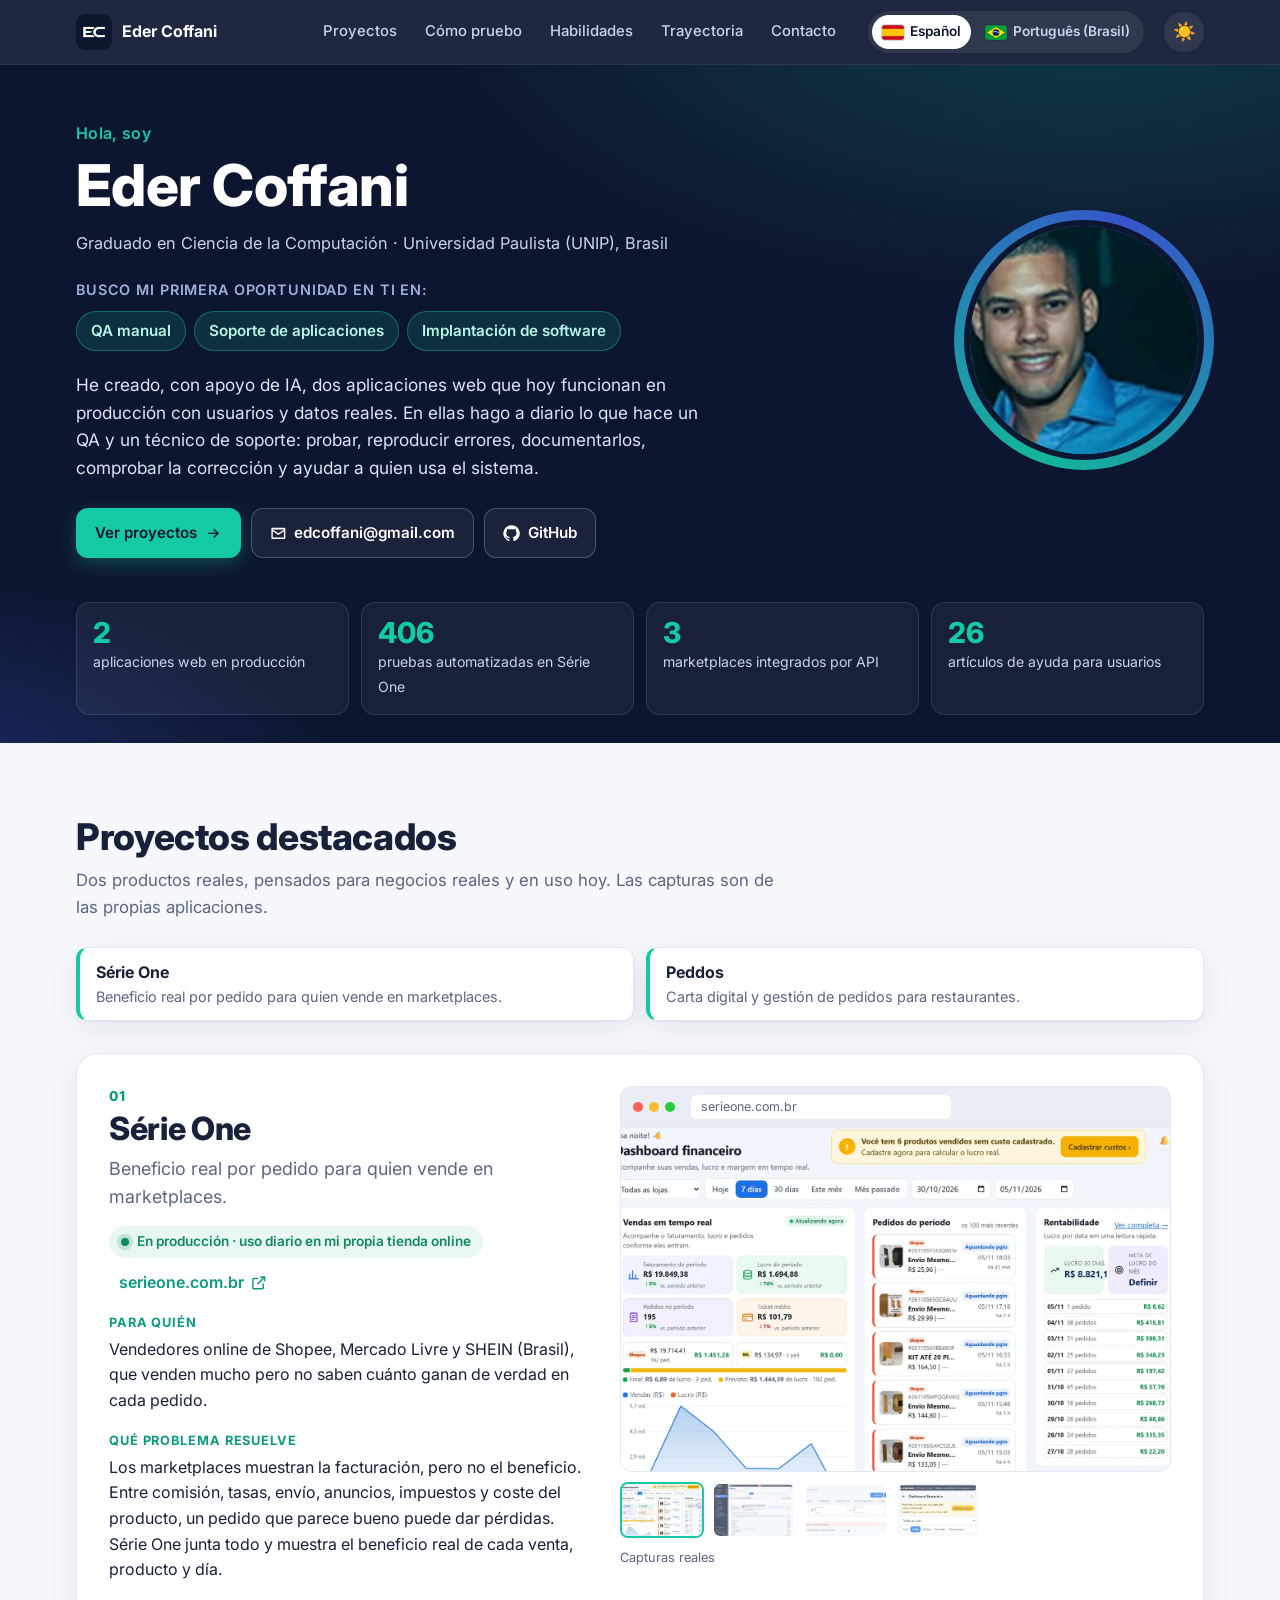
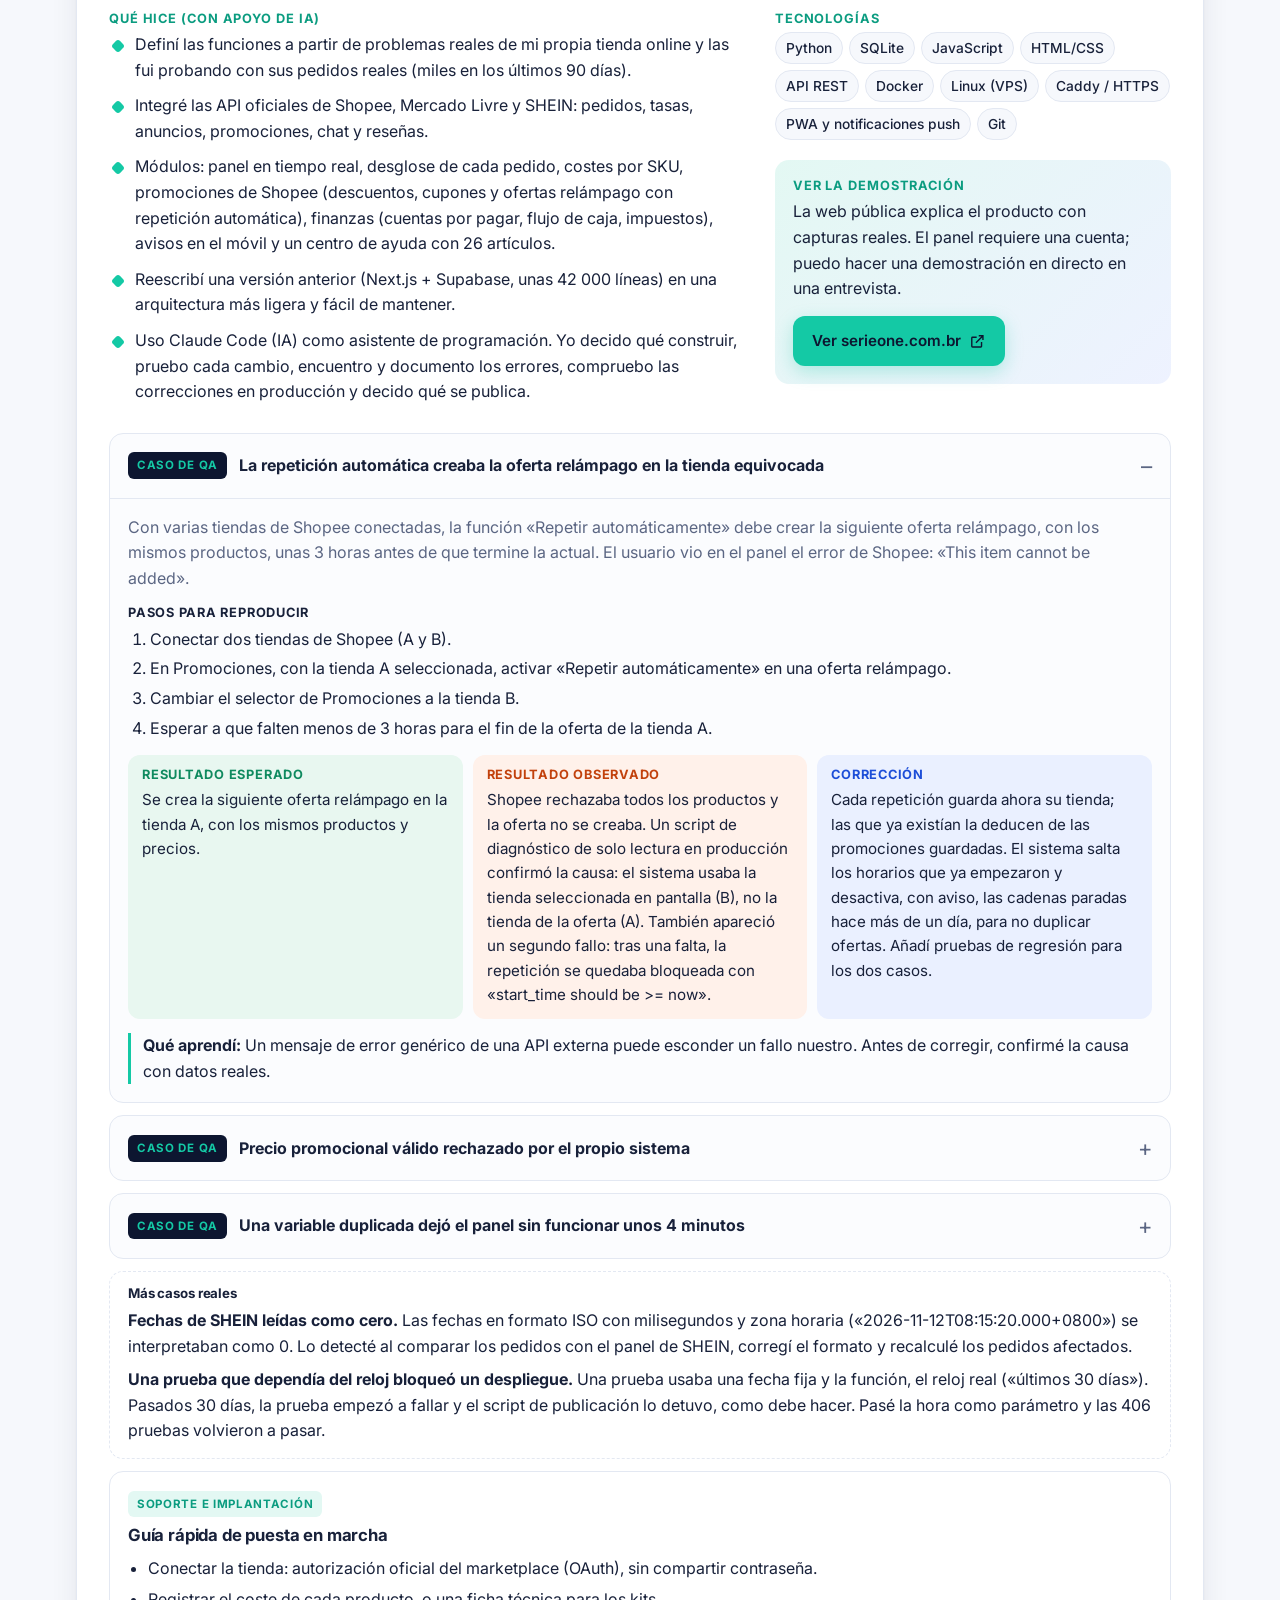
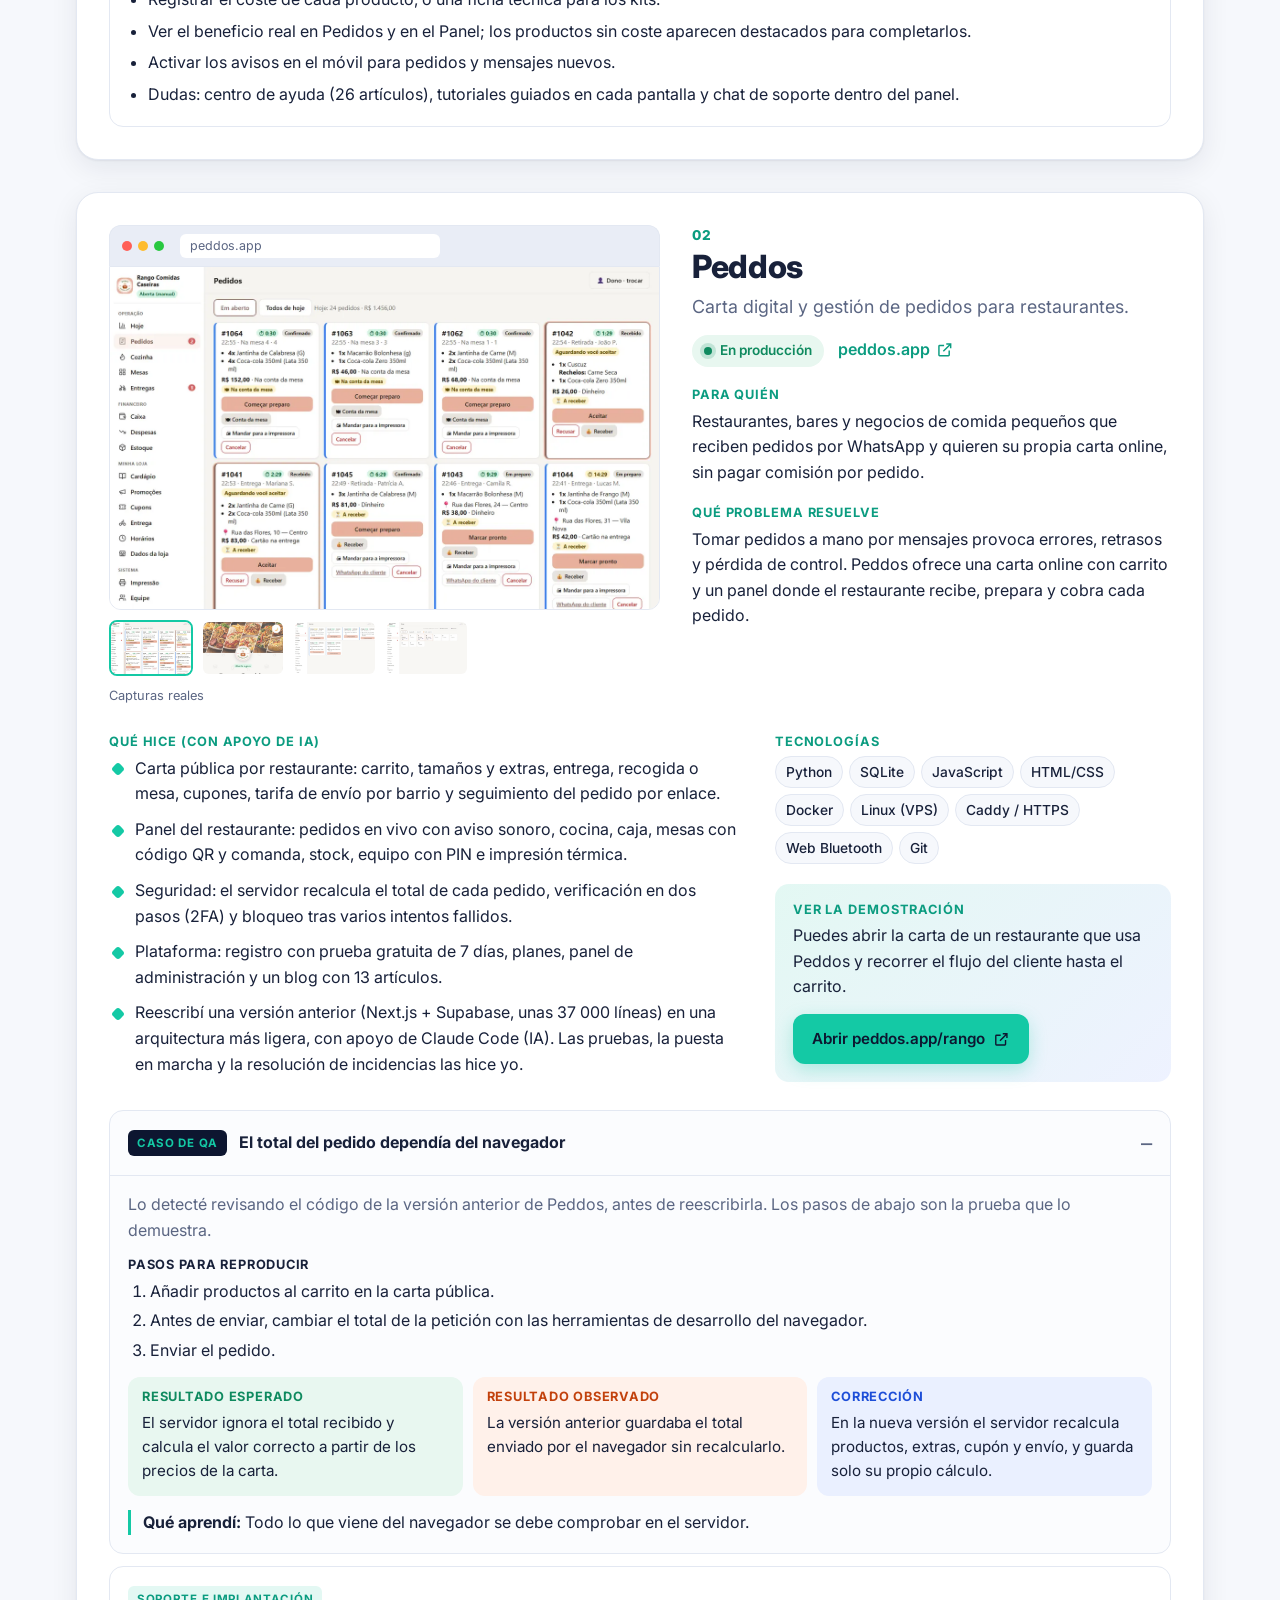
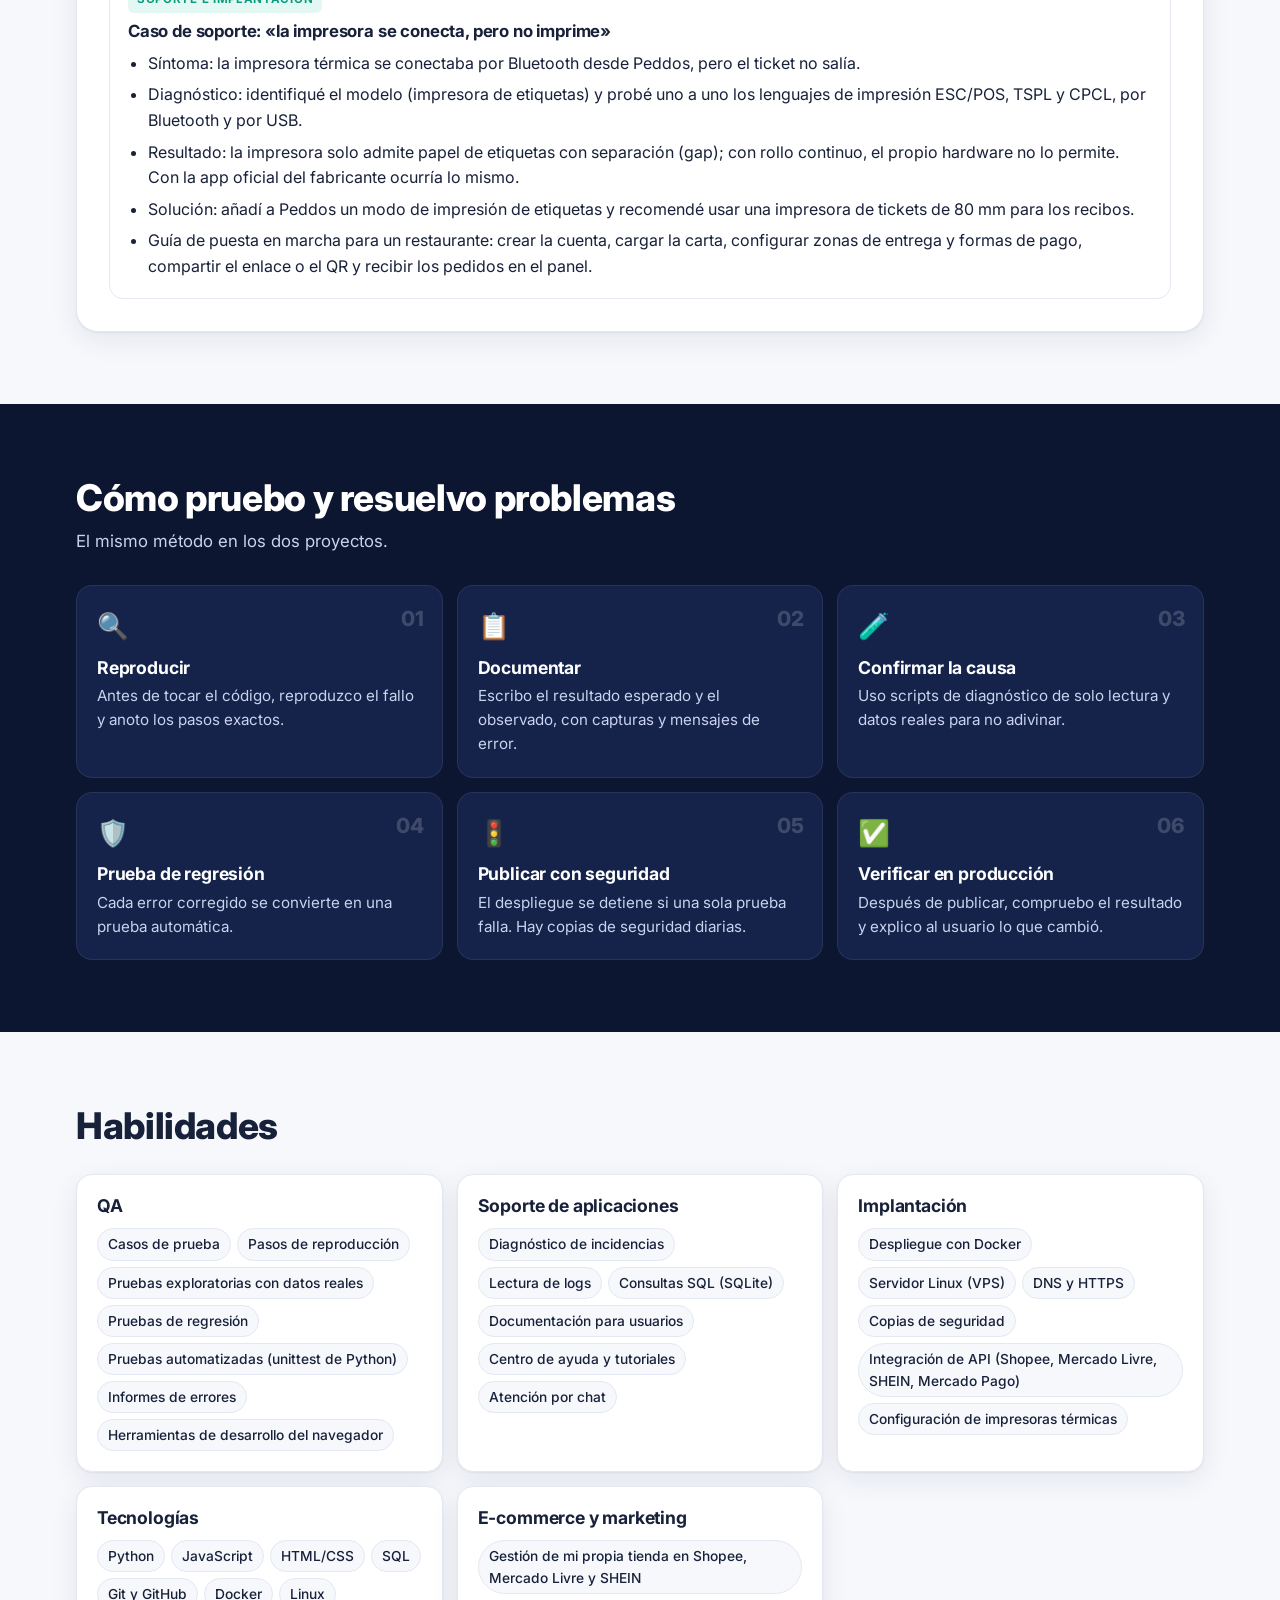
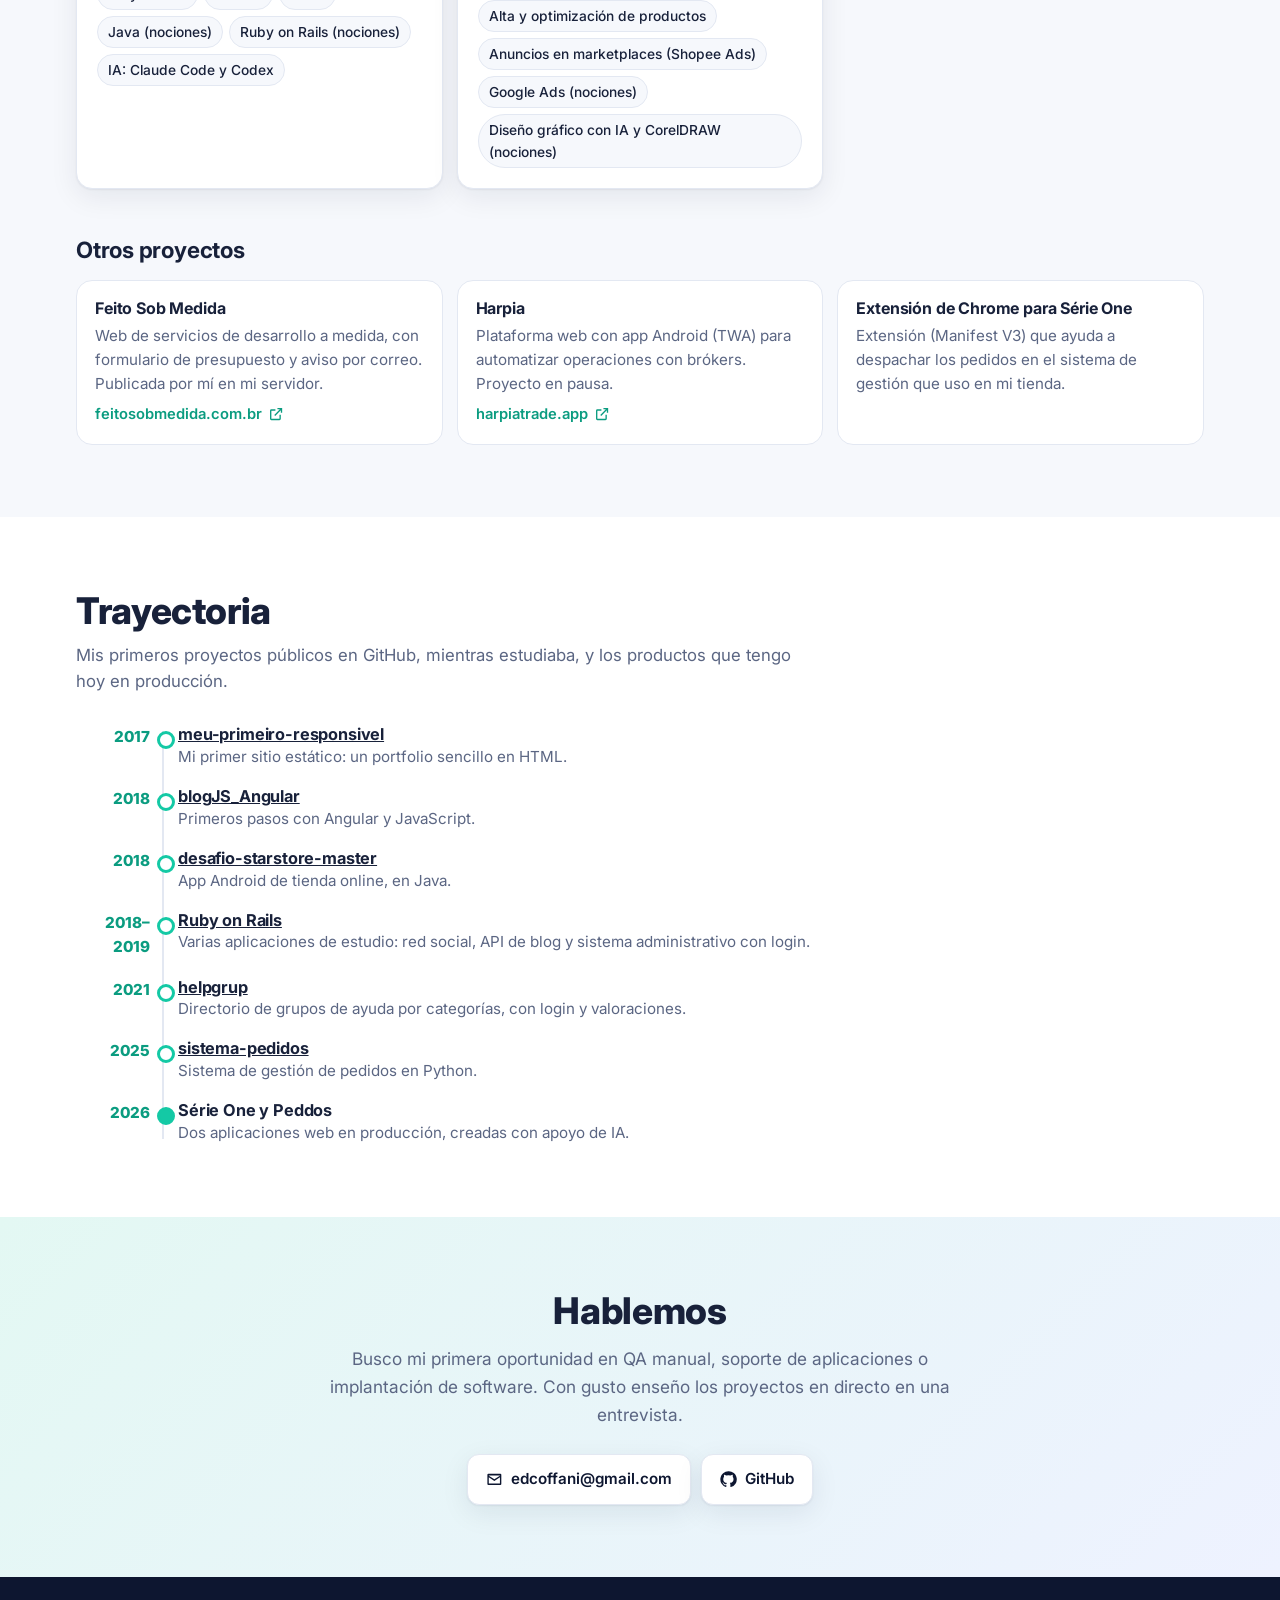
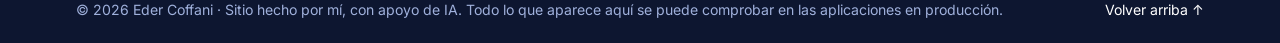
==== es/index.html @ 39f5399c "Site 2026-11-19 22:09" ====
<!doctype html>
<html lang="es-ES">
<head>
<meta charset="utf-8">
<meta name="viewport" content="width=device-width, initial-scale=1">
<title>Eder Coffani · QA manual, soporte de aplicaciones e implantación de software</title>
<meta name="description" content="Graduado en Ciencia de la Computación (UNIP). Busco mi primer empleo en TI en QA manual, soporte de aplicaciones o implantación. Dos aplicaciones web propias en producción: Série One y Peddos.">
<meta name="author" content="Eder Coffani">
<link rel="canonical" href="https://edercoffani.github.io/es/">
<link rel="alternate" hreflang="es-ES" href="https://edercoffani.github.io/es/"><link rel="alternate" hreflang="pt-BR" href="https://edercoffani.github.io/pt-br/"><link rel="alternate" hreflang="x-default" href="https://edercoffani.github.io/">
<meta property="og:type" content="profile">
<meta property="og:title" content="Eder Coffani · QA manual, soporte de aplicaciones e implantación de software">
<meta property="og:description" content="Graduado en Ciencia de la Computación (UNIP). Busco mi primer empleo en TI en QA manual, soporte de aplicaciones o implantación. Dos aplicaciones web propias en producción: Série One y Peddos.">
<meta property="og:locale" content="es_ES">
<meta property="og:image" content="https://edercoffani.github.io/assets/img/og.png">
<meta name="twitter:card" content="summary_large_image">
<meta name="theme-color" content="#0d1630">
<link rel="icon" href="/assets/img/favicon.png" type="image/png">
<link rel="apple-touch-icon" href="/assets/img/apple-touch-icon.png">
<link rel="preconnect" href="https://fonts.googleapis.com">
<link rel="preconnect" href="https://fonts.gstatic.com" crossorigin>
<link href="https://fonts.googleapis.com/css2?family=Inter:wght@400;500;600;700;800&display=swap" rel="stylesheet">
<link rel="stylesheet" href="/assets/estilo.css">
<script>(function(){var t;try{t=localStorage.getItem("tema")}catch(e){}if(!t)t=matchMedia("(prefers-color-scheme: dark)").matches?"escuro":"claro";document.documentElement.setAttribute("data-tema",t)})();</script>
<script type="application/ld+json">{"@context": "https://schema.org", "@type": "Person", "name": "Eder Coffani", "jobTitle": "QA manual · Soporte de aplicaciones · Implantación de software", "alumniOf": {"@type": "CollegeOrUniversity", "name": "Universidade Paulista (UNIP)"}, "knowsAbout": ["QA", "Software testing", "Application support", "Software implementation", "Python", "JavaScript", "SQL"], "sameAs": ["https://github.com/ederCoffani"], "url": "https://edercoffani.github.io/es/", "email": "mailto:edcoffani@gmail.com"}</script>
</head>
<body>
<a class="pular" href="#conteudo">Saltar al contenido</a>
<header class="topo" id="topo">
  <div class="largura topo-in">
    <a class="marca" href="#inicio" aria-label="Eder Coffani"><img src="/assets/img/logo-ec.png" alt="" width="36" height="36"><span>Eder Coffani</span></a>
    <nav class="menu" id="menu" aria-label="Menú"><a href="#projetos">Proyectos</a><a href="#qa">Cómo pruebo</a><a href="#habilidades">Habilidades</a><a href="#trajetoria">Trayectoria</a><a href="#contato">Contacto</a></nav>
    <div class="idiomas" role="group" aria-label="Idioma"><a class="idioma atual" href="/es/" hreflang="es-ES" lang="es-ES" aria-current="page" data-idioma><span class="bandeira" aria-hidden="true"><svg viewBox="0 0 30 20" width="22" height="15"><rect width="30" height="20" fill="#c60b1e"/><rect y="5" width="30" height="10" fill="#ffc400"/></svg></span><span class="nome-idioma">Español</span></a><a class="idioma" href="/pt-br/" hreflang="pt-BR" lang="pt-BR" data-idioma><span class="bandeira" aria-hidden="true"><svg viewBox="0 0 30 20" width="22" height="15"><rect width="30" height="20" fill="#009b3a"/><path d="M15 2.5 27 10 15 17.5 3 10z" fill="#fedf00"/><circle cx="15" cy="10" r="4.6" fill="#002776"/><path d="M10.6 9.1a9 9 0 0 1 8.9 1.6" stroke="#fff" stroke-width=".9" fill="none"/></svg></span><span class="nome-idioma">Português (Brasil)</span></a></div>
    <button class="tema" type="button" aria-label="Cambiar entre modo claro y oscuro" title="Cambiar entre modo claro y oscuro"><span class="sol" aria-hidden="true">☀️</span><span class="lua" aria-hidden="true">🌙</span></button>
    <button class="abre-menu" type="button" aria-controls="menu" aria-expanded="false" aria-label="Menú"><span></span><span></span><span></span></button>
  </div>
</header>

<main id="conteudo">
<section class="hero" id="inicio">
  <div class="largura hero-in">
    <div class="hero-texto">
      <p class="saudacao">Hola, soy</p>
      <h1>Eder Coffani</h1>
      <p class="formacao">Graduado en Ciencia de la Computación · Universidad Paulista (UNIP), Brasil</p>
      <p class="areas-tit">Busco mi primera oportunidad en TI en:</p>
      <ul class="areas"><li>QA manual</li><li>Soporte de aplicaciones</li><li>Implantación de software</li></ul>
      <p class="intro">He creado, con apoyo de IA, dos aplicaciones web que hoy funcionan en producción con usuarios y datos reales. En ellas hago a diario lo que hace un QA y un técnico de soporte: probar, reproducir errores, documentarlos, comprobar la corrección y ayudar a quien usa el sistema.</p>
      <div class="acoes">
        <a class="bt bt-primario" href="#projetos"><span>Ver proyectos</span><svg class="ic" viewBox="0 0 24 24" aria-hidden="true" fill="currentColor"><path d="M13.2 5.3 20 12l-6.8 6.7-1.4-1.4 4.3-4.3H4v-2h12.1l-4.3-4.3 1.4-1.4z"/></svg></a>
        <a class="bt bt-claro" href="mailto:edcoffani@gmail.com"><svg class="ic" viewBox="0 0 24 24" aria-hidden="true" fill="currentColor"><path d="M2 5.5A1.5 1.5 0 0 1 3.5 4h17A1.5 1.5 0 0 1 22 5.5v13a1.5 1.5 0 0 1-1.5 1.5h-17A1.5 1.5 0 0 1 2 18.5v-13zm2 .9v.3l8 5.3 8-5.3v-.3H4zm16 2.7-7.45 4.94a1 1 0 0 1-1.1 0L4 9.1V18h16V9.1z"/></svg><span>edcoffani@gmail.com</span></a>
<a class="bt bt-claro" href="https://github.com/ederCoffani" target="_blank" rel="noopener"><svg class="ic" viewBox="0 0 24 24" aria-hidden="true" fill="currentColor"><path d="M12 .5a11.5 11.5 0 0 0-3.64 22.41c.58.1.79-.25.79-.56v-2c-3.2.7-3.88-1.37-3.88-1.37-.53-1.33-1.28-1.69-1.28-1.69-1.05-.71.08-.7.08-.7 1.16.08 1.77 1.19 1.77 1.19 1.03 1.77 2.7 1.26 3.36.96.1-.75.4-1.26.73-1.55-2.56-.29-5.25-1.28-5.25-5.68 0-1.26.45-2.28 1.19-3.09-.12-.29-.52-1.46.11-3.05 0 0 .97-.31 3.17 1.18a11 11 0 0 1 5.78 0c2.2-1.49 3.17-1.18 3.17-1.18.63 1.59.23 2.76.11 3.05.74.81 1.19 1.83 1.19 3.09 0 4.41-2.7 5.38-5.27 5.67.41.36.78 1.06.78 2.14v3.17c0 .31.21.67.8.56A11.5 11.5 0 0 0 12 .5z"/></svg><span>GitHub</span></a>
      </div>
    </div>
    <div class="hero-foto"><img class="foto" src="/assets/img/eder.webp" alt="Eder Coffani" width="360" height="360"></div>
  </div>
  <div class="largura"><div class="numeros"><div class="num"><strong>2</strong><span>aplicaciones web en producción</span></div><div class="num"><strong>406</strong><span>pruebas automatizadas en Série One</span></div><div class="num"><strong>3</strong><span>marketplaces integrados por API</span></div><div class="num"><strong>26</strong><span>artículos de ayuda para usuarios</span></div></div></div>
</section>

<section class="secao" id="projetos">
  <div class="largura">
    <h2>Proyectos destacados</h2>
    <p class="sub">Dos productos reales, pensados para negocios reales y en uso hoy. Las capturas son de las propias aplicaciones.</p>
    <nav class="atalhos"><a href="#serieone"><strong>Série One</strong><span>Beneficio real por pedido para quien vende en marketplaces.</span></a><a href="#peddos"><strong>Peddos</strong><span>Carta digital y gestión de pedidos para restaurantes.</span></a></nav>
    
<article class="projeto" id="serieone">
  <div class="pj-topo">
    <div class="pj-texto">
      <p class="pj-num">01</p>
      <h3>Série One</h3>
      <p class="pj-frase">Beneficio real por pedido para quien vende en marketplaces.</p>
      <p class="selo">En producción · uso diario en mi propia tienda online</p>
      <a class="pj-link" href="https://www.serieone.com.br/" target="_blank" rel="noopener">serieone.com.br <svg class="ic" viewBox="0 0 24 24" aria-hidden="true" fill="currentColor"><path d="M14 3h7v7h-2V6.4l-8.3 8.3-1.4-1.4L17.6 5H14V3zM5 5h6v2H5v12h12v-6h2v6a2 2 0 0 1-2 2H5a2 2 0 0 1-2-2V7a2 2 0 0 1 2-2z"/></svg></a>
      <div class="pj-bloco"><h4>Para quién</h4><p>Vendedores online de Shopee, Mercado Livre y SHEIN (Brasil), que venden mucho pero no saben cuánto ganan de verdad en cada pedido.</p></div>
      <div class="pj-bloco"><h4>Qué problema resuelve</h4><p>Los marketplaces muestran la facturación, pero no el beneficio. Entre comisión, tasas, envío, anuncios, impuestos y coste del producto, un pedido que parece bueno puede dar pérdidas. Série One junta todo y muestra el beneficio real de cada venta, producto y día.</p></div>
    </div>
    <figure class="galeria"><div class="navegador"><span></span><span></span><span></span><small>serieone.com.br</small></div><button type="button" class="tela" aria-label="Ampliar imagen"><img src="/assets/img/serieone-dashboard.webp" alt="Panel financiero de Série One con ventas, beneficio y pedidos en tiempo real" width="1400" height="833"></button><div class="miniaturas" role="list"><button type="button" role="listitem" class="mini ativa" data-src="/assets/img/serieone-dashboard.webp" data-alt="Panel financiero de Série One con ventas, beneficio y pedidos en tiempo real" aria-label="Panel financiero de Série One con ventas, beneficio y pedidos en tiempo real"><img src="/assets/img/serieone-dashboard.webp" alt="" loading="lazy" width="1400" height="833"></button><button type="button" role="listitem" class="mini" data-src="/assets/img/serieone-pedido.webp" data-alt="Detalle de un pedido con comisión, tasas, envío, publicidad, impuesto y beneficio" aria-label="Detalle de un pedido con comisión, tasas, envío, publicidad, impuesto y beneficio"><img src="/assets/img/serieone-pedido.webp" alt="" loading="lazy" width="1300" height="860"></button><button type="button" role="listitem" class="mini" data-src="/assets/img/serieone-promociones.webp" data-alt="Pantalla de promociones de Shopee gestionadas desde Série One" aria-label="Pantalla de promociones de Shopee gestionadas desde Série One"><img src="/assets/img/serieone-promociones.webp" alt="" loading="lazy" width="1336" height="452"></button><button type="button" role="listitem" class="mini" data-src="/assets/img/serieone-movil.webp" data-alt="Série One en el móvil" aria-label="Série One en el móvil"><img src="/assets/img/serieone-movil.webp" alt="" loading="lazy" width="450" height="796"></button></div><figcaption>Capturas reales</figcaption></figure>
  </div>
  <div class="pj-detalhe">
    <div><div class="pj-bloco"><h4>Qué hice (con apoyo de IA)</h4><ul class="lista"><li>Definí las funciones a partir de problemas reales de mi propia tienda online y las fui probando con sus pedidos reales (miles en los últimos 90 días).</li><li>Integré las API oficiales de Shopee, Mercado Livre y SHEIN: pedidos, tasas, anuncios, promociones, chat y reseñas.</li><li>Módulos: panel en tiempo real, desglose de cada pedido, costes por SKU, promociones de Shopee (descuentos, cupones y ofertas relámpago con repetición automática), finanzas (cuentas por pagar, flujo de caja, impuestos), avisos en el móvil y un centro de ayuda con 26 artículos.</li><li>Reescribí una versión anterior (Next.js + Supabase, unas 42 000 líneas) en una arquitectura más ligera y fácil de mantener.</li><li>Uso Claude Code (IA) como asistente de programación. Yo decido qué construir, pruebo cada cambio, encuentro y documento los errores, compruebo las correcciones en producción y decido qué se publica.</li></ul></div></div>
    <div><div class="pj-bloco"><h4>Tecnologías</h4><ul class="chips"><li>Python</li><li>SQLite</li><li>JavaScript</li><li>HTML/CSS</li><li>API REST</li><li>Docker</li><li>Linux (VPS)</li><li>Caddy / HTTPS</li><li>PWA y notificaciones push</li><li>Git</li></ul></div><div class="pj-demo"><h4>Ver la demostración</h4><p>La web pública explica el producto con capturas reales. El panel requiere una cuenta; puedo hacer una demostración en directo en una entrevista.</p><a class="bt bt-primario" href="https://www.serieone.com.br/" target="_blank" rel="noopener"><span>Ver serieone.com.br</span><svg class="ic" viewBox="0 0 24 24" aria-hidden="true" fill="currentColor"><path d="M14 3h7v7h-2V6.4l-8.3 8.3-1.4-1.4L17.6 5H14V3zM5 5h6v2H5v12h12v-6h2v6a2 2 0 0 1-2 2H5a2 2 0 0 1-2-2V7a2 2 0 0 1 2-2z"/></svg></a></div></div>
  </div>
  <div class="pj-qa"><details class="qa" open><summary><span class="etq">Caso de QA</span><span class="qa-tit">La repetición automática creaba la oferta relámpago en la tienda equivocada</span></summary><div class="qa-corpo"><p class="qa-contexto">Con varias tiendas de Shopee conectadas, la función «Repetir automáticamente» debe crear la siguiente oferta relámpago, con los mismos productos, unas 3 horas antes de que termine la actual. El usuario vio en el panel el error de Shopee: «This item cannot be added».</p><div class="qa-bloco"><h5>Pasos para reproducir</h5><ol><li>Conectar dos tiendas de Shopee (A y B).</li><li>En Promociones, con la tienda A seleccionada, activar «Repetir automáticamente» en una oferta relámpago.</li><li>Cambiar el selector de Promociones a la tienda B.</li><li>Esperar a que falten menos de 3 horas para el fin de la oferta de la tienda A.</li></ol></div><div class="qa-grade"><div class="qa-cel ok"><h5>Resultado esperado</h5><p>Se crea la siguiente oferta relámpago en la tienda A, con los mismos productos y precios.</p></div><div class="qa-cel erro"><h5>Resultado observado</h5><p>Shopee rechazaba todos los productos y la oferta no se creaba. Un script de diagnóstico de solo lectura en producción confirmó la causa: el sistema usaba la tienda seleccionada en pantalla (B), no la tienda de la oferta (A). También apareció un segundo fallo: tras una falta, la repetición se quedaba bloqueada con «start_time should be &gt;= now».</p></div><div class="qa-cel fix"><h5>Corrección</h5><p>Cada repetición guarda ahora su tienda; las que ya existían la deducen de las promociones guardadas. El sistema salta los horarios que ya empezaron y desactiva, con aviso, las cadenas paradas hace más de un día, para no duplicar ofertas. Añadí pruebas de regresión para los dos casos.</p></div></div><p class="qa-licao"><strong>Qué aprendí:</strong> Un mensaje de error genérico de una API externa puede esconder un fallo nuestro. Antes de corregir, confirmé la causa con datos reales.</p></div></details><details class="qa"><summary><span class="etq">Caso de QA</span><span class="qa-tit">Precio promocional válido rechazado por el propio sistema</span></summary><div class="qa-corpo"><p class="qa-contexto">Al crear un descuento, Série One comprueba que el precio promocional sea menor que el precio normal.</p><div class="qa-bloco"><h5>Pasos para reproducir</h5><ol><li>Tener un producto que ya está en una promoción activa en Shopee.</li><li>Crear otra promoción para ese producto con un precio menor que el precio normal.</li></ol></div><div class="qa-grade"><div class="qa-cel ok"><h5>Resultado esperado</h5><p>La validación acepta el precio, porque es menor que el precio normal.</p></div><div class="qa-cel erro"><h5>Resultado observado</h5><p>La validación lo rechazaba: el «precio actual» que devuelve Shopee ya incluye la promoción activa, así que el sistema comparaba con el precio rebajado.</p></div><div class="qa-cel fix"><h5>Corrección</h5><p>La comparación usa ahora el precio original (sin promoción). Volví a sincronizar el catálogo (2339 variaciones) para guardar ese precio y repetí la prueba.</p></div></div><p class="qa-licao"><strong>Qué aprendí:</strong> Hay que conocer bien qué significa cada campo de una API antes de validar con él.</p></div></details><details class="qa"><summary><span class="etq">Caso de QA</span><span class="qa-tit">Una variable duplicada dejó el panel sin funcionar unos 4 minutos</span></summary><div class="qa-corpo"><p class="qa-contexto">Incidencia en producción después de un despliegue.</p><div class="qa-bloco"><h5>Pasos para reproducir</h5><ol><li>Publicar una versión en la que dos archivos JavaScript de la misma página declaraban la misma constante global.</li><li>Abrir el panel en el navegador.</li></ol></div><div class="qa-grade"><div class="qa-cel ok"><h5>Resultado esperado</h5><p>El panel carga con normalidad.</p></div><div class="qa-cel erro"><h5>Resultado observado</h5><p>El navegador paraba con un error de sintaxis y el panel no cargaba.</p></div><div class="qa-cel fix"><h5>Corrección</h5><p>Corregí el nombre y, sobre todo, añadí una prueba automática que bloquea cualquier nombre global repetido entre los scripts. Desde entonces el despliegue no avanza si alguna prueba falla.</p></div></div><p class="qa-licao"><strong>Qué aprendí:</strong> Cada incidente debe dejar una prueba que impida que se repita.</p></div></details><div class="qa-extra"><h5>Más casos reales</h5><ul><li><strong>Fechas de SHEIN leídas como cero.</strong> Las fechas en formato ISO con milisegundos y zona horaria («2026-11-12T08:15:20.000+0800») se interpretaban como 0. Lo detecté al comparar los pedidos con el panel de SHEIN, corregí el formato y recalculé los pedidos afectados.</li><li><strong>Una prueba que dependía del reloj bloqueó un despliegue.</strong> Una prueba usaba una fecha fija y la función, el reloj real («últimos 30 días»). Pasados 30 días, la prueba empezó a fallar y el script de publicación lo detuvo, como debe hacer. Pasé la hora como parámetro y las 406 pruebas volvieron a pasar.</li></ul></div><div class="suporte"><span class="etq etq-sup">Soporte e implantación</span><h4>Guía rápida de puesta en marcha</h4><ul><li>Conectar la tienda: autorización oficial del marketplace (OAuth), sin compartir contraseña.</li><li>Registrar el coste de cada producto, o una ficha técnica para los kits.</li><li>Ver el beneficio real en Pedidos y en el Panel; los productos sin coste aparecen destacados para completarlos.</li><li>Activar los avisos en el móvil para pedidos y mensajes nuevos.</li><li>Dudas: centro de ayuda (26 artículos), tutoriales guiados en cada pantalla y chat de soporte dentro del panel.</li></ul></div></div>
</article>
<article class="projeto invertido" id="peddos">
  <div class="pj-topo">
    <div class="pj-texto">
      <p class="pj-num">02</p>
      <h3>Peddos</h3>
      <p class="pj-frase">Carta digital y gestión de pedidos para restaurantes.</p>
      <p class="selo">En producción</p>
      <a class="pj-link" href="https://peddos.app/" target="_blank" rel="noopener">peddos.app <svg class="ic" viewBox="0 0 24 24" aria-hidden="true" fill="currentColor"><path d="M14 3h7v7h-2V6.4l-8.3 8.3-1.4-1.4L17.6 5H14V3zM5 5h6v2H5v12h12v-6h2v6a2 2 0 0 1-2 2H5a2 2 0 0 1-2-2V7a2 2 0 0 1 2-2z"/></svg></a>
      <div class="pj-bloco"><h4>Para quién</h4><p>Restaurantes, bares y negocios de comida pequeños que reciben pedidos por WhatsApp y quieren su propia carta online, sin pagar comisión por pedido.</p></div>
      <div class="pj-bloco"><h4>Qué problema resuelve</h4><p>Tomar pedidos a mano por mensajes provoca errores, retrasos y pérdida de control. Peddos ofrece una carta online con carrito y un panel donde el restaurante recibe, prepara y cobra cada pedido.</p></div>
    </div>
    <figure class="galeria"><div class="navegador"><span></span><span></span><span></span><small>peddos.app</small></div><button type="button" class="tela" aria-label="Ampliar imagen"><img src="/assets/img/peddos-pedidos.webp" alt="Panel de pedidos de Peddos con tiempos, estados y acciones" width="1200" height="750" loading="lazy"></button><div class="miniaturas" role="list"><button type="button" role="listitem" class="mini ativa" data-src="/assets/img/peddos-pedidos.webp" data-alt="Panel de pedidos de Peddos con tiempos, estados y acciones" aria-label="Panel de pedidos de Peddos con tiempos, estados y acciones"><img src="/assets/img/peddos-pedidos.webp" alt="" loading="lazy" width="1200" height="750"></button><button type="button" role="listitem" class="mini" data-src="/assets/img/peddos-menu.webp" data-alt="Carta online de un restaurante en el móvil" aria-label="Carta online de un restaurante en el móvil"><img src="/assets/img/peddos-menu.webp" alt="" loading="lazy" width="540" height="1168"></button><button type="button" role="listitem" class="mini" data-src="/assets/img/peddos-cocina.webp" data-alt="Pantalla de cocina de Peddos" aria-label="Pantalla de cocina de Peddos"><img src="/assets/img/peddos-cocina.webp" alt="" loading="lazy" width="1200" height="750"></button><button type="button" role="listitem" class="mini" data-src="/assets/img/peddos-mesas.webp" data-alt="Gestión de mesas y comandas" aria-label="Gestión de mesas y comandas"><img src="/assets/img/peddos-mesas.webp" alt="" loading="lazy" width="1200" height="750"></button></div><figcaption>Capturas reales</figcaption></figure>
  </div>
  <div class="pj-detalhe">
    <div><div class="pj-bloco"><h4>Qué hice (con apoyo de IA)</h4><ul class="lista"><li>Carta pública por restaurante: carrito, tamaños y extras, entrega, recogida o mesa, cupones, tarifa de envío por barrio y seguimiento del pedido por enlace.</li><li>Panel del restaurante: pedidos en vivo con aviso sonoro, cocina, caja, mesas con código QR y comanda, stock, equipo con PIN e impresión térmica.</li><li>Seguridad: el servidor recalcula el total de cada pedido, verificación en dos pasos (2FA) y bloqueo tras varios intentos fallidos.</li><li>Plataforma: registro con prueba gratuita de 7 días, planes, panel de administración y un blog con 13 artículos.</li><li>Reescribí una versión anterior (Next.js + Supabase, unas 37 000 líneas) en una arquitectura más ligera, con apoyo de Claude Code (IA). Las pruebas, la puesta en marcha y la resolución de incidencias las hice yo.</li></ul></div></div>
    <div><div class="pj-bloco"><h4>Tecnologías</h4><ul class="chips"><li>Python</li><li>SQLite</li><li>JavaScript</li><li>HTML/CSS</li><li>Docker</li><li>Linux (VPS)</li><li>Caddy / HTTPS</li><li>Web Bluetooth</li><li>Git</li></ul></div><div class="pj-demo"><h4>Ver la demostración</h4><p>Puedes abrir la carta de un restaurante que usa Peddos y recorrer el flujo del cliente hasta el carrito.</p><a class="bt bt-primario" href="https://peddos.app/rango" target="_blank" rel="noopener"><span>Abrir peddos.app/rango</span><svg class="ic" viewBox="0 0 24 24" aria-hidden="true" fill="currentColor"><path d="M14 3h7v7h-2V6.4l-8.3 8.3-1.4-1.4L17.6 5H14V3zM5 5h6v2H5v12h12v-6h2v6a2 2 0 0 1-2 2H5a2 2 0 0 1-2-2V7a2 2 0 0 1 2-2z"/></svg></a></div></div>
  </div>
  <div class="pj-qa"><details class="qa" open><summary><span class="etq">Caso de QA</span><span class="qa-tit">El total del pedido dependía del navegador</span></summary><div class="qa-corpo"><p class="qa-contexto">Lo detecté revisando el código de la versión anterior de Peddos, antes de reescribirla. Los pasos de abajo son la prueba que lo demuestra.</p><div class="qa-bloco"><h5>Pasos para reproducir</h5><ol><li>Añadir productos al carrito en la carta pública.</li><li>Antes de enviar, cambiar el total de la petición con las herramientas de desarrollo del navegador.</li><li>Enviar el pedido.</li></ol></div><div class="qa-grade"><div class="qa-cel ok"><h5>Resultado esperado</h5><p>El servidor ignora el total recibido y calcula el valor correcto a partir de los precios de la carta.</p></div><div class="qa-cel erro"><h5>Resultado observado</h5><p>La versión anterior guardaba el total enviado por el navegador sin recalcularlo.</p></div><div class="qa-cel fix"><h5>Corrección</h5><p>En la nueva versión el servidor recalcula productos, extras, cupón y envío, y guarda solo su propio cálculo.</p></div></div><p class="qa-licao"><strong>Qué aprendí:</strong> Todo lo que viene del navegador se debe comprobar en el servidor.</p></div></details><div class="suporte"><span class="etq etq-sup">Soporte e implantación</span><h4>Caso de soporte: «la impresora se conecta, pero no imprime»</h4><ul><li>Síntoma: la impresora térmica se conectaba por Bluetooth desde Peddos, pero el ticket no salía.</li><li>Diagnóstico: identifiqué el modelo (impresora de etiquetas) y probé uno a uno los lenguajes de impresión ESC/POS, TSPL y CPCL, por Bluetooth y por USB.</li><li>Resultado: la impresora solo admite papel de etiquetas con separación (gap); con rollo continuo, el propio hardware no lo permite. Con la app oficial del fabricante ocurría lo mismo.</li><li>Solución: añadí a Peddos un modo de impresión de etiquetas y recomendé usar una impresora de tickets de 80 mm para los recibos.</li><li>Guía de puesta en marcha para un restaurante: crear la cuenta, cargar la carta, configurar zonas de entrega y formas de pago, compartir el enlace o el QR y recibir los pedidos en el panel.</li></ul></div></div>
</article>
  </div>
</section>

<section class="secao secao-escura" id="qa">
  <div class="largura">
    <h2>Cómo pruebo y resuelvo problemas</h2>
    <p class="sub">El mismo método en los dos proyectos.</p>
    <ol class="metodo"><li><span class="m-ic" aria-hidden="true">🔍</span><h4>Reproducir</h4><p>Antes de tocar el código, reproduzco el fallo y anoto los pasos exactos.</p></li><li><span class="m-ic" aria-hidden="true">📋</span><h4>Documentar</h4><p>Escribo el resultado esperado y el observado, con capturas y mensajes de error.</p></li><li><span class="m-ic" aria-hidden="true">🧪</span><h4>Confirmar la causa</h4><p>Uso scripts de diagnóstico de solo lectura y datos reales para no adivinar.</p></li><li><span class="m-ic" aria-hidden="true">🛡️</span><h4>Prueba de regresión</h4><p>Cada error corregido se convierte en una prueba automática.</p></li><li><span class="m-ic" aria-hidden="true">🚦</span><h4>Publicar con seguridad</h4><p>El despliegue se detiene si una sola prueba falla. Hay copias de seguridad diarias.</p></li><li><span class="m-ic" aria-hidden="true">✅</span><h4>Verificar en producción</h4><p>Después de publicar, compruebo el resultado y explico al usuario lo que cambió.</p></li></ol>
  </div>
</section>

<section class="secao" id="habilidades">
  <div class="largura">
    <h2>Habilidades</h2>
    <div class="habs"><div class="hab"><h4>QA</h4><ul class="chips"><li>Casos de prueba</li><li>Pasos de reproducción</li><li>Pruebas exploratorias con datos reales</li><li>Pruebas de regresión</li><li>Pruebas automatizadas (unittest de Python)</li><li>Informes de errores</li><li>Herramientas de desarrollo del navegador</li></ul></div><div class="hab"><h4>Soporte de aplicaciones</h4><ul class="chips"><li>Diagnóstico de incidencias</li><li>Lectura de logs</li><li>Consultas SQL (SQLite)</li><li>Documentación para usuarios</li><li>Centro de ayuda y tutoriales</li><li>Atención por chat</li></ul></div><div class="hab"><h4>Implantación</h4><ul class="chips"><li>Despliegue con Docker</li><li>Servidor Linux (VPS)</li><li>DNS y HTTPS</li><li>Copias de seguridad</li><li>Integración de API (Shopee, Mercado Livre, SHEIN, Mercado Pago)</li><li>Configuración de impresoras térmicas</li></ul></div><div class="hab"><h4>Tecnologías</h4><ul class="chips"><li>Python</li><li>JavaScript</li><li>HTML/CSS</li><li>SQL</li><li>Git y GitHub</li><li>Docker</li><li>Linux</li><li>Java (nociones)</li><li>Ruby on Rails (nociones)</li><li>IA: Claude Code y Codex</li></ul></div><div class="hab"><h4>E-commerce y marketing</h4><ul class="chips"><li>Gestión de mi propia tienda en Shopee, Mercado Livre y SHEIN</li><li>Alta y optimización de productos</li><li>Anuncios en marketplaces (Shopee Ads)</li><li>Google Ads (nociones)</li><li>Diseño gráfico con IA y CorelDRAW (nociones)</li></ul></div></div>
    <h3 class="h3-outros">Otros proyectos</h3>
    <ul class="outros"><li><h4>Feito Sob Medida</h4><p>Web de servicios de desarrollo a medida, con formulario de presupuesto y aviso por correo. Publicada por mí en mi servidor.</p><a href="https://feitosobmedida.com.br/" target="_blank" rel="noopener">feitosobmedida.com.br <svg class="ic" viewBox="0 0 24 24" aria-hidden="true" fill="currentColor"><path d="M14 3h7v7h-2V6.4l-8.3 8.3-1.4-1.4L17.6 5H14V3zM5 5h6v2H5v12h12v-6h2v6a2 2 0 0 1-2 2H5a2 2 0 0 1-2-2V7a2 2 0 0 1 2-2z"/></svg></a></li><li><h4>Harpia</h4><p>Plataforma web con app Android (TWA) para automatizar operaciones con brókers. Proyecto en pausa.</p><a href="https://harpiatrade.app/" target="_blank" rel="noopener">harpiatrade.app <svg class="ic" viewBox="0 0 24 24" aria-hidden="true" fill="currentColor"><path d="M14 3h7v7h-2V6.4l-8.3 8.3-1.4-1.4L17.6 5H14V3zM5 5h6v2H5v12h12v-6h2v6a2 2 0 0 1-2 2H5a2 2 0 0 1-2-2V7a2 2 0 0 1 2-2z"/></svg></a></li><li><h4>Extensión de Chrome para Série One</h4><p>Extensión (Manifest V3) que ayuda a despachar los pedidos en el sistema de gestión que uso en mi tienda.</p></li></ul>
  </div>
</section>

<section class="secao secao-clara" id="trajetoria">
  <div class="largura">
    <h2>Trayectoria</h2>
    <p class="sub">Mis primeros proyectos públicos en GitHub, mientras estudiaba, y los productos que tengo hoy en producción.</p>
    <ol class="linha-tempo"><li><span class="ano">2017</span><div><h4><a href="https://github.com/ederCoffani/meu-primeiro-responsivel" target="_blank" rel="noopener">meu-primeiro-responsivel</a></h4><p>Mi primer sitio estático: un portfolio sencillo en HTML.</p></div></li><li><span class="ano">2018</span><div><h4><a href="https://github.com/ederCoffani/blogJS_Angular" target="_blank" rel="noopener">blogJS_Angular</a></h4><p>Primeros pasos con Angular y JavaScript.</p></div></li><li><span class="ano">2018</span><div><h4><a href="https://github.com/ederCoffani/desafio-starstore-master" target="_blank" rel="noopener">desafio-starstore-master</a></h4><p>App Android de tienda online, en Java.</p></div></li><li><span class="ano">2018–2019</span><div><h4><a href="https://github.com/ederCoffani?tab=repositories&amp;language=ruby" target="_blank" rel="noopener">Ruby on Rails</a></h4><p>Varias aplicaciones de estudio: red social, API de blog y sistema administrativo con login.</p></div></li><li><span class="ano">2021</span><div><h4><a href="https://github.com/ederCoffani/helpgrup" target="_blank" rel="noopener">helpgrup</a></h4><p>Directorio de grupos de ayuda por categorías, con login y valoraciones.</p></div></li><li><span class="ano">2025</span><div><h4><a href="https://github.com/ederCoffani/sistema-pedidos" target="_blank" rel="noopener">sistema-pedidos</a></h4><p>Sistema de gestión de pedidos en Python.</p></div></li><li><span class="ano">2026</span><div><h4>Série One y Peddos</h4><p>Dos aplicaciones web en producción, creadas con apoyo de IA.</p></div></li></ol>
  </div>
</section>

<section class="secao contato" id="contato">
  <div class="largura contato-in">
    <h2>Hablemos</h2>
    <p>Busco mi primera oportunidad en QA manual, soporte de aplicaciones o implantación de software. Con gusto enseño los proyectos en directo en una entrevista.</p>
    <div class="acoes acoes-contato"><a class="bt bt-contato" href="mailto:edcoffani@gmail.com"><svg class="ic" viewBox="0 0 24 24" aria-hidden="true" fill="currentColor"><path d="M2 5.5A1.5 1.5 0 0 1 3.5 4h17A1.5 1.5 0 0 1 22 5.5v13a1.5 1.5 0 0 1-1.5 1.5h-17A1.5 1.5 0 0 1 2 18.5v-13zm2 .9v.3l8 5.3 8-5.3v-.3H4zm16 2.7-7.45 4.94a1 1 0 0 1-1.1 0L4 9.1V18h16V9.1z"/></svg><span>edcoffani@gmail.com</span></a>
<a class="bt bt-contato" href="https://github.com/ederCoffani" target="_blank" rel="noopener"><svg class="ic" viewBox="0 0 24 24" aria-hidden="true" fill="currentColor"><path d="M12 .5a11.5 11.5 0 0 0-3.64 22.41c.58.1.79-.25.79-.56v-2c-3.2.7-3.88-1.37-3.88-1.37-.53-1.33-1.28-1.69-1.28-1.69-1.05-.71.08-.7.08-.7 1.16.08 1.77 1.19 1.77 1.19 1.03 1.77 2.7 1.26 3.36.96.1-.75.4-1.26.73-1.55-2.56-.29-5.25-1.28-5.25-5.68 0-1.26.45-2.28 1.19-3.09-.12-.29-.52-1.46.11-3.05 0 0 .97-.31 3.17 1.18a11 11 0 0 1 5.78 0c2.2-1.49 3.17-1.18 3.17-1.18.63 1.59.23 2.76.11 3.05.74.81 1.19 1.83 1.19 3.09 0 4.41-2.7 5.38-5.27 5.67.41.36.78 1.06.78 2.14v3.17c0 .31.21.67.8.56A11.5 11.5 0 0 0 12 .5z"/></svg><span>GitHub</span></a></div>
  </div>
</section>
</main>

<footer class="rodape">
  <div class="largura rodape-in">
    <p>© 2026 Eder Coffani · Sitio hecho por mí, con apoyo de IA. Todo lo que aparece aquí se puede comprobar en las aplicaciones en producción.</p>
    <a href="#inicio">Volver arriba ↑</a>
  </div>
</footer>

<dialog class="lupa" id="lupa"><button type="button" class="fecha" aria-label="Cerrar">×</button><img alt=""></dialog>
<script src="/assets/site.js" defer></script>
</body>
</html>
---- assets/estilo.css ----
/* Portfólio Eder Coffani — cores tiradas do monograma EC (azul-marinho + verde-água) */
:root {
  --marinho: #0d1630;
  --marinho-2: #15224a;
  --marinho-3: #1e2f63;
  --agua: #14c9a5;
  --agua-escura: #0b9c80;
  --agua-clara: #e3f8f3;
  --fundo: #f6f8fc;
  --cartao: #ffffff;
  --texto: #18213a;
  --suave: #5b6683;
  --borda: #e3e8f2;
  --ok: #0f8a5f;
  --ok-fundo: #e8f7f0;
  --erro: #c2410c;
  --erro-fundo: #fff1ea;
  --fix: #1d4ed8;
  --fix-fundo: #eaf0ff;
  --sombra: 0 1px 2px rgba(13, 22, 48, .06), 0 8px 28px rgba(13, 22, 48, .08);
  --raio: 16px;
  --superficie: #ffffff;
  --superficie-2: #fbfcfe;
  --barra: #e9edf6;
  --lilas: #eef2ff;
  --secao-clara: #ffffff;
  --topo: 64px;
}
* { box-sizing: border-box; }
html { scroll-behavior: smooth; scroll-padding-top: calc(var(--topo) + 12px); -webkit-text-size-adjust: 100%; }
body { margin: 0; font-family: Inter, system-ui, -apple-system, "Segoe UI", Roboto, sans-serif; color: var(--texto); background: var(--fundo); line-height: 1.6; font-size: 16px; overflow-x: hidden; }
img { max-width: 100%; height: auto; display: block; }
a { color: var(--agua-escura); }
h1, h2, h3, h4, h5 { line-height: 1.2; margin: 0; letter-spacing: -.01em; }
p { margin: 0; }
ul, ol { margin: 0; padding: 0; }
.largura { width: 100%; max-width: 1160px; margin: 0 auto; padding: 0 16px; }
.ic { width: 1.1em; height: 1.1em; flex: none; }
.pular { position: absolute; left: -999px; top: 8px; background: #fff; padding: 8px 12px; border-radius: 8px; z-index: 100; }
.pular:focus { left: 8px; }
:focus-visible { outline: 3px solid var(--agua); outline-offset: 2px; }

/* topo */
.topo { position: sticky; top: 0; z-index: 50; background: rgba(13, 22, 48, .92); backdrop-filter: saturate(1.4) blur(10px); -webkit-backdrop-filter: saturate(1.4) blur(10px); border-bottom: 1px solid rgba(255, 255, 255, .06); }
.topo-in { height: var(--topo); display: flex; align-items: center; gap: 20px; }
.marca { display: flex; align-items: center; gap: 10px; color: #fff; text-decoration: none; font-weight: 700; white-space: nowrap; }
.marca img { width: 36px; height: 36px; border-radius: 9px; }
.menu { display: flex; gap: 4px; margin-left: auto; }
.menu a { color: #c9d3ee; text-decoration: none; font-weight: 500; font-size: .93rem; padding: 8px 12px; border-radius: 999px; }
.menu a:hover, .menu a.ativo { color: #fff; background: rgba(255, 255, 255, .08); }
.idiomas { display: flex; gap: 4px; background: rgba(255, 255, 255, .07); padding: 4px; border-radius: 999px; }
.idioma { display: flex; align-items: center; gap: 6px; color: #c9d3ee; text-decoration: none; font-size: .85rem; font-weight: 600; padding: 6px 10px; border-radius: 999px; white-space: nowrap; }
.idioma .bandeira { display: flex; } .idioma .bandeira svg { border-radius: 3px; box-shadow: 0 0 0 1px rgba(0,0,0,.15); }
.idioma:hover { color: #fff; }
.idioma.atual { background: #fff; color: var(--marinho); }
.tema { flex: none; width: 40px; height: 40px; border: 0; border-radius: 999px; background: rgba(255, 255, 255, .08); color: #fff; cursor: pointer; display: grid; place-items: center; font-size: 1.15rem; }
.tema:hover { background: rgba(255, 255, 255, .16); }
.tema .lua { display: none; }
:root[data-tema="escuro"] .tema .sol { display: none; }
:root[data-tema="escuro"] .tema .lua { display: inline; }
.abre-menu { display: none; margin-left: 4px; width: 42px; height: 42px; border: 0; border-radius: 10px; background: rgba(255, 255, 255, .08); cursor: pointer; flex-direction: column; justify-content: center; align-items: center; gap: 5px; }
.abre-menu span { display: block; width: 20px; height: 2px; background: #fff; border-radius: 2px; transition: .2s; }
.abre-menu[aria-expanded="true"] span:nth-child(1) { transform: translateY(7px) rotate(45deg); }
.abre-menu[aria-expanded="true"] span:nth-child(2) { opacity: 0; }
.abre-menu[aria-expanded="true"] span:nth-child(3) { transform: translateY(-7px) rotate(-45deg); }

/* botões */
.bt { display: inline-flex; align-items: center; gap: 8px; padding: 12px 18px; border-radius: 12px; font-weight: 600; font-size: .95rem; text-decoration: none; border: 1px solid transparent; transition: transform .15s, background .15s, box-shadow .15s; cursor: pointer; }
.bt:hover { transform: translateY(-1px); }
.bt-primario { background: var(--agua); color: var(--marinho); box-shadow: 0 6px 18px rgba(20, 201, 165, .28); }
.bt-primario:hover { background: #22d8b3; }
.bt-claro { color: #fff; border-color: rgba(255, 255, 255, .22); background: rgba(255, 255, 255, .06); }
.bt-claro:hover { background: rgba(255, 255, 255, .12); }
.bt-contato { background: var(--superficie); color: var(--marinho); border-color: var(--borda); box-shadow: var(--sombra); }
.bt-cv { background: var(--agua); color: var(--marinho); border-color: var(--agua); }

/* hero */
.hero { background: radial-gradient(1100px 500px at 85% -10%, rgba(20, 201, 165, .22), transparent 60%), radial-gradient(800px 400px at -10% 110%, rgba(59, 91, 219, .35), transparent 60%), var(--marinho); color: #fff; padding: 56px 0 28px; }
.hero-in { display: grid; grid-template-columns: 1fr auto; gap: 40px; align-items: center; }
.saudacao { color: var(--agua); font-weight: 600; letter-spacing: .02em; }
.hero h1 { font-size: clamp(2.3rem, 6vw, 3.6rem); font-weight: 800; margin: 4px 0 10px; }
.formacao { color: #c9d3ee; font-size: 1.02rem; }
.areas-tit { margin-top: 22px; color: #9fb0db; font-size: .9rem; font-weight: 600; text-transform: uppercase; letter-spacing: .06em; }
.areas { list-style: none; display: flex; flex-wrap: wrap; gap: 8px; margin-top: 10px; }
.areas li { background: rgba(20, 201, 165, .14); color: #b9f5e7; border: 1px solid rgba(20, 201, 165, .4); padding: 7px 14px; border-radius: 999px; font-weight: 600; font-size: .95rem; }
.intro { margin-top: 20px; color: #dbe3f7; font-size: 1.08rem; max-width: 640px; }
.acoes { display: flex; flex-wrap: wrap; gap: 10px; margin-top: 26px; }
.hero-foto { position: relative; }
.hero-foto::before { content: ""; position: absolute; inset: -10px; border-radius: 50%; background: conic-gradient(from 200deg, var(--agua), #3b5bdb, var(--agua)); opacity: .9; }
.foto { position: relative; width: 240px; height: 240px; border-radius: 50%; object-fit: cover; border: 6px solid var(--marinho); }
.numeros { display: grid; grid-template-columns: repeat(4, 1fr); gap: 12px; margin-top: 44px; }
.num { background: rgba(255, 255, 255, .05); border: 1px solid rgba(255, 255, 255, .1); border-radius: 14px; padding: 14px 16px; }
.num strong { display: block; font-size: 1.8rem; font-weight: 800; color: var(--agua); line-height: 1.1; }
.num span { color: #c9d3ee; font-size: .88rem; }

/* seções */
.secao { padding: 72px 0; }
.secao h2 { font-size: clamp(1.7rem, 4vw, 2.3rem); font-weight: 800; }
.sub { color: var(--suave); margin-top: 8px; font-size: 1.05rem; max-width: 720px; }
.secao-escura { background: var(--marinho); color: #fff; }
.secao-escura .sub { color: #c9d3ee; }
.secao-clara { background: var(--secao-clara); }

.atalhos { display: grid; grid-template-columns: repeat(2, 1fr); gap: 12px; margin: 26px 0 8px; }
.atalhos a { display: flex; flex-direction: column; text-decoration: none; background: var(--cartao); border: 1px solid var(--borda); border-left: 4px solid var(--agua); border-radius: 12px; padding: 12px 16px; color: var(--texto); box-shadow: var(--sombra); }
.atalhos a span { color: var(--suave); font-size: .9rem; }
.atalhos a:hover { border-color: var(--agua); }

/* projeto */
.projeto { background: var(--cartao); border: 1px solid var(--borda); border-radius: 22px; box-shadow: var(--sombra); padding: 32px; margin-top: 32px; }
.pj-topo { display: grid; grid-template-columns: 1fr 1.15fr; gap: 32px; align-items: start; }
.projeto.invertido .pj-topo { grid-template-columns: 1.15fr 1fr; }
.projeto.invertido .pj-texto { order: 2; }
.pj-num { font-weight: 800; color: var(--agua-escura); letter-spacing: .1em; font-size: .85rem; }
.projeto h3 { font-size: 2rem; font-weight: 800; margin-top: 2px; }
.pj-frase { font-size: 1.12rem; color: var(--suave); margin-top: 6px; }
.selo { display: inline-flex; align-items: center; gap: 8px; margin-top: 14px; background: var(--ok-fundo); color: var(--ok); font-weight: 600; font-size: .85rem; padding: 5px 12px; border-radius: 999px; }
.selo::before { content: ""; width: 8px; height: 8px; border-radius: 50%; background: currentColor; box-shadow: 0 0 0 4px rgba(15, 138, 95, .18); }
.pj-link { display: inline-flex; align-items: center; gap: 6px; margin: 12px 0 0 10px; font-weight: 600; text-decoration: none; }
.pj-bloco { margin-top: 20px; }
.pj-bloco h4, .pj-demo h4 { font-size: .8rem; text-transform: uppercase; letter-spacing: .07em; color: var(--agua-escura); margin-bottom: 6px; }
.lista { list-style: none; display: grid; gap: 10px; }
.lista li { position: relative; padding-left: 26px; }
.lista li::before { content: ""; position: absolute; left: 4px; top: .55em; width: 10px; height: 10px; border-radius: 3px; background: var(--agua); transform: rotate(45deg); }
.chips { list-style: none; display: flex; flex-wrap: wrap; gap: 6px; }
.chips li { background: var(--fundo); border: 1px solid var(--borda); padding: 4px 10px; border-radius: 999px; font-size: .86rem; font-weight: 500; }
.pj-detalhe { display: grid; grid-template-columns: 1.6fr 1fr; gap: 32px; margin-top: 8px; align-items: start; }
.pj-demo { margin-top: 20px; background: linear-gradient(135deg, var(--agua-clara), var(--lilas)); border-radius: 14px; padding: 18px; }
.pj-demo p { color: var(--texto); margin-bottom: 14px; }

/* galeria */
.galeria { margin: 0; }
.navegador { display: flex; align-items: center; gap: 6px; background: var(--barra); border: 1px solid var(--borda); border-bottom: 0; border-radius: 12px 12px 0 0; padding: 8px 12px; }
.navegador span { width: 10px; height: 10px; border-radius: 50%; background: #ff5f57; }
.navegador span:nth-child(2) { background: #febc2e; }
.navegador span:nth-child(3) { background: #28c840; }
.navegador small { margin-left: 10px; background: var(--superficie); border-radius: 6px; padding: 2px 10px; color: var(--suave); font-size: .78rem; flex: 1; max-width: 260px; }
.tela { display: block; width: 100%; padding: 0; border: 1px solid var(--borda); border-radius: 0 0 12px 12px; overflow: hidden; background: var(--superficie); cursor: zoom-in; aspect-ratio: 16 / 10; }
.tela img { width: 100%; height: 100%; object-fit: cover; object-position: top center; transition: opacity .2s; }
.miniaturas { display: flex; gap: 8px; margin-top: 10px; overflow-x: auto; padding-bottom: 4px; }
.mini { flex: 0 0 auto; width: 84px; height: 56px; padding: 0; border: 2px solid transparent; border-radius: 8px; overflow: hidden; cursor: pointer; background: var(--superficie); opacity: .7; }
.mini img { width: 100%; height: 100%; object-fit: cover; object-position: top; }
.mini.ativa, .mini:hover { border-color: var(--agua); opacity: 1; }
.galeria figcaption { font-size: .8rem; color: var(--suave); margin-top: 6px; }

/* QA */
.pj-qa { margin-top: 28px; display: grid; gap: 12px; }
.qa { border: 1px solid var(--borda); border-radius: 14px; background: var(--superficie-2); overflow: hidden; }
.qa summary { list-style: none; cursor: pointer; display: flex; gap: 12px; align-items: center; padding: 14px 18px; }
.qa summary::-webkit-details-marker { display: none; }
.qa summary::after { content: "+"; margin-left: auto; font-size: 1.4rem; color: var(--suave); font-weight: 400; }
.qa[open] summary::after { content: "–"; }
.qa[open] summary { border-bottom: 1px solid var(--borda); }
.etq { flex: none; font-size: .72rem; font-weight: 700; text-transform: uppercase; letter-spacing: .06em; background: var(--marinho); color: var(--agua); padding: 4px 9px; border-radius: 6px; }
.etq-sup { background: var(--agua-clara); color: var(--agua-escura); display: inline-block; margin-bottom: 8px; }
.qa-tit { font-weight: 700; }
.qa-corpo { padding: 16px 18px 18px; display: grid; gap: 14px; }
.qa-contexto { color: var(--suave); }
.qa h5 { font-size: .8rem; text-transform: uppercase; letter-spacing: .06em; margin-bottom: 6px; }
.qa-bloco ol { padding-left: 22px; display: grid; gap: 4px; }
.qa-grade { display: grid; grid-template-columns: repeat(3, 1fr); gap: 10px; }
.qa-cel { border-radius: 12px; padding: 12px 14px; font-size: .95rem; }
.qa-cel.ok { background: var(--ok-fundo); } .qa-cel.ok h5 { color: var(--ok); }
.qa-cel.erro { background: var(--erro-fundo); } .qa-cel.erro h5 { color: var(--erro); }
.qa-cel.fix { background: var(--fix-fundo); } .qa-cel.fix h5 { color: var(--fix); }
.qa-licao { border-left: 3px solid var(--agua); padding-left: 12px; }
.qa-extra { border: 1px dashed var(--borda); border-radius: 14px; padding: 14px 18px; }
.qa-extra ul { list-style: none; display: grid; gap: 8px; margin-top: 6px; }
.suporte { border-radius: 14px; padding: 18px; background: var(--superficie); border: 1px solid var(--borda); }
.suporte h4 { font-size: 1.05rem; margin-bottom: 10px; }
.suporte ul { padding-left: 20px; display: grid; gap: 6px; }

/* método */
.metodo { list-style: none; display: grid; grid-template-columns: repeat(3, 1fr); gap: 14px; margin-top: 30px; counter-reset: m; }
.metodo li { background: var(--marinho-2); border: 1px solid rgba(255, 255, 255, .08); border-radius: 16px; padding: 20px; position: relative; counter-increment: m; }
.metodo li::after { content: counter(m, decimal-leading-zero); position: absolute; top: 16px; right: 18px; color: rgba(255, 255, 255, .18); font-weight: 800; font-size: 1.3rem; }
.m-ic { font-size: 1.6rem; }
.metodo h4 { margin: 10px 0 6px; font-size: 1.1rem; }
.metodo p { color: #c9d3ee; font-size: .95rem; }

/* habilidades */
.habs { display: grid; grid-template-columns: repeat(auto-fit, minmax(300px, 1fr)); gap: 14px; margin-top: 26px; }
.hab { background: var(--cartao); border: 1px solid var(--borda); border-radius: 16px; padding: 20px; box-shadow: var(--sombra); }
.hab h4 { margin-bottom: 12px; font-size: 1.1rem; }
.h3-outros { margin-top: 48px; font-size: 1.4rem; }
.outros { list-style: none; display: grid; grid-template-columns: repeat(3, 1fr); gap: 14px; margin-top: 16px; }
.outros li { background: var(--cartao); border: 1px solid var(--borda); border-radius: 16px; padding: 18px; display: flex; flex-direction: column; gap: 6px; }
.outros p { color: var(--suave); font-size: .95rem; flex: 1; }
.outros a { display: inline-flex; align-items: center; gap: 6px; font-weight: 600; text-decoration: none; font-size: .92rem; }

/* trajetória */
.linha-tempo { list-style: none; margin-top: 30px; position: relative; display: grid; gap: 18px; }
.linha-tempo::before { content: ""; position: absolute; left: 86px; top: 6px; bottom: 6px; width: 2px; background: var(--borda); }
.linha-tempo li { display: grid; grid-template-columns: 74px 1fr; gap: 28px; align-items: start; position: relative; }
.linha-tempo li::before { content: ""; position: absolute; left: 81px; top: 6px; width: 12px; height: 12px; border-radius: 50%; background: var(--superficie); border: 3px solid var(--agua); }
.linha-tempo li:last-child::before { background: var(--agua); }
.ano { font-weight: 800; color: var(--agua-escura); text-align: right; font-size: .95rem; }
.linha-tempo h4 { font-size: 1.02rem; }
.linha-tempo h4 a { color: var(--texto); }
.linha-tempo p { color: var(--suave); font-size: .95rem; }

/* contato e rodapé */
.contato { background: linear-gradient(135deg, var(--agua-clara), var(--lilas)); text-align: center; }
.contato-in p { color: var(--suave); max-width: 620px; margin: 12px auto 0; font-size: 1.08rem; }
.acoes-contato { justify-content: center; }
.rodape { background: var(--marinho); color: #9fb0db; font-size: .88rem; padding: 22px 0; }
.rodape-in { display: flex; gap: 16px; justify-content: space-between; align-items: center; flex-wrap: wrap; }
.rodape a { color: #fff; text-decoration: none; }

/* lupa */
.lupa { border: 0; padding: 0; background: transparent; max-width: 96vw; max-height: 92vh; }
.lupa::backdrop { background: rgba(8, 12, 28, .86); }
.lupa img { max-width: 96vw; max-height: 88vh; border-radius: 10px; }
.lupa .fecha { position: fixed; top: 14px; right: 18px; width: 44px; height: 44px; border-radius: 50%; border: 0; background: #fff; font-size: 1.6rem; cursor: pointer; line-height: 1; }
.p404 { display: grid; place-items: center; min-height: 100vh; text-align: center; }

/* responsivo */
/* tema escuro (botão no topo; sem escolha, segue o sistema) */
:root[data-tema="escuro"] {
  color-scheme: dark;
  --fundo: #0a1124;
  --cartao: #111a34;
  --superficie: #111a34;
  --superficie-2: #0e1630;
  --secao-clara: #0d1530;
  --barra: #1a2547;
  --lilas: rgba(99, 102, 241, .14);
  --texto: #e6ebf7;
  --suave: #a3b1d6;
  --borda: #24305a;
  --agua-escura: #3ee0bf;
  --agua-clara: rgba(20, 201, 165, .13);
  --ok: #4ade9b; --ok-fundo: rgba(15, 138, 95, .18);
  --erro: #fb9a5b; --erro-fundo: rgba(194, 65, 12, .2);
  --fix: #9db8ff; --fix-fundo: rgba(29, 78, 216, .24);
  --sombra: 0 1px 2px rgba(0, 0, 0, .3), 0 8px 28px rgba(0, 0, 0, .35);
}
:root[data-tema="escuro"] .secao-escura { background: #070d1d; }
:root[data-tema="escuro"] .metodo li { background: #111a34; }
:root[data-tema="escuro"] .etq { background: #1e2f63; }
:root[data-tema="escuro"] .bt-contato { color: var(--texto); }
:root[data-tema="escuro"] .linha-tempo h4 a { color: var(--texto); }
:root[data-tema="escuro"] .tela, :root[data-tema="escuro"] .mini { background: #fff; }

@media (max-width: 980px) {
  .menu { display: none; position: absolute; top: var(--topo); left: 0; right: 0; flex-direction: column; background: var(--marinho); padding: 10px 16px 16px; border-bottom: 1px solid rgba(255, 255, 255, .08); }
  .menu.aberto { display: flex; }
  .menu a { padding: 12px 14px; font-size: 1rem; }
  .abre-menu { display: flex; }
  .idiomas { margin-left: auto; }
  .pj-topo, .projeto.invertido .pj-topo, .pj-detalhe { grid-template-columns: 1fr; }
  .projeto.invertido .pj-texto { order: 0; }
  .metodo { grid-template-columns: repeat(2, 1fr); }
  .outros { grid-template-columns: 1fr 1fr; }
}
@media (max-width: 720px) {
  .marca span { display: none; }
  .idioma .nome-idioma { display: none; }
  .idioma { padding: 6px 9px; }
  .hero { padding: 36px 0 20px; }
  .hero-in { grid-template-columns: 1fr; gap: 24px; }
  .hero-foto { order: -1; justify-self: start; margin-left: 10px; }
  .foto { width: 128px; height: 128px; border-width: 4px; }
  .hero-foto::before { inset: -6px; }
  .numeros { grid-template-columns: 1fr 1fr; margin-top: 30px; }
  .acoes .bt { flex: 1 1 auto; justify-content: center; }
  .secao { padding: 52px 0; }
  .atalhos { grid-template-columns: 1fr; }
  .projeto { padding: 20px 16px; border-radius: 18px; }
  .projeto h3 { font-size: 1.7rem; }
  .pj-link { margin-left: 0; display: flex; }
  .qa-grade { grid-template-columns: 1fr; }
  .qa summary { padding: 12px 14px; align-items: flex-start; flex-wrap: wrap; }
  .qa-corpo { padding: 14px; }
  .metodo, .habs, .outros { grid-template-columns: 1fr; }
  .linha-tempo::before { left: 6px; }
  .linha-tempo li { grid-template-columns: 1fr; gap: 2px; padding-left: 28px; }
  .linha-tempo li::before { left: 1px; }
  .ano { text-align: left; }
}
@media (prefers-reduced-motion: reduce) { html { scroll-behavior: auto; } * { transition: none !important; } }
@media print {
  .topo, .lupa, .miniaturas, .acoes, .pj-demo .bt { display: none !important; }
  .hero, .secao-escura { background: #fff !important; color: #000 !important; }
  .qa { break-inside: avoid; } details.qa > .qa-corpo { display: grid !important; }
}
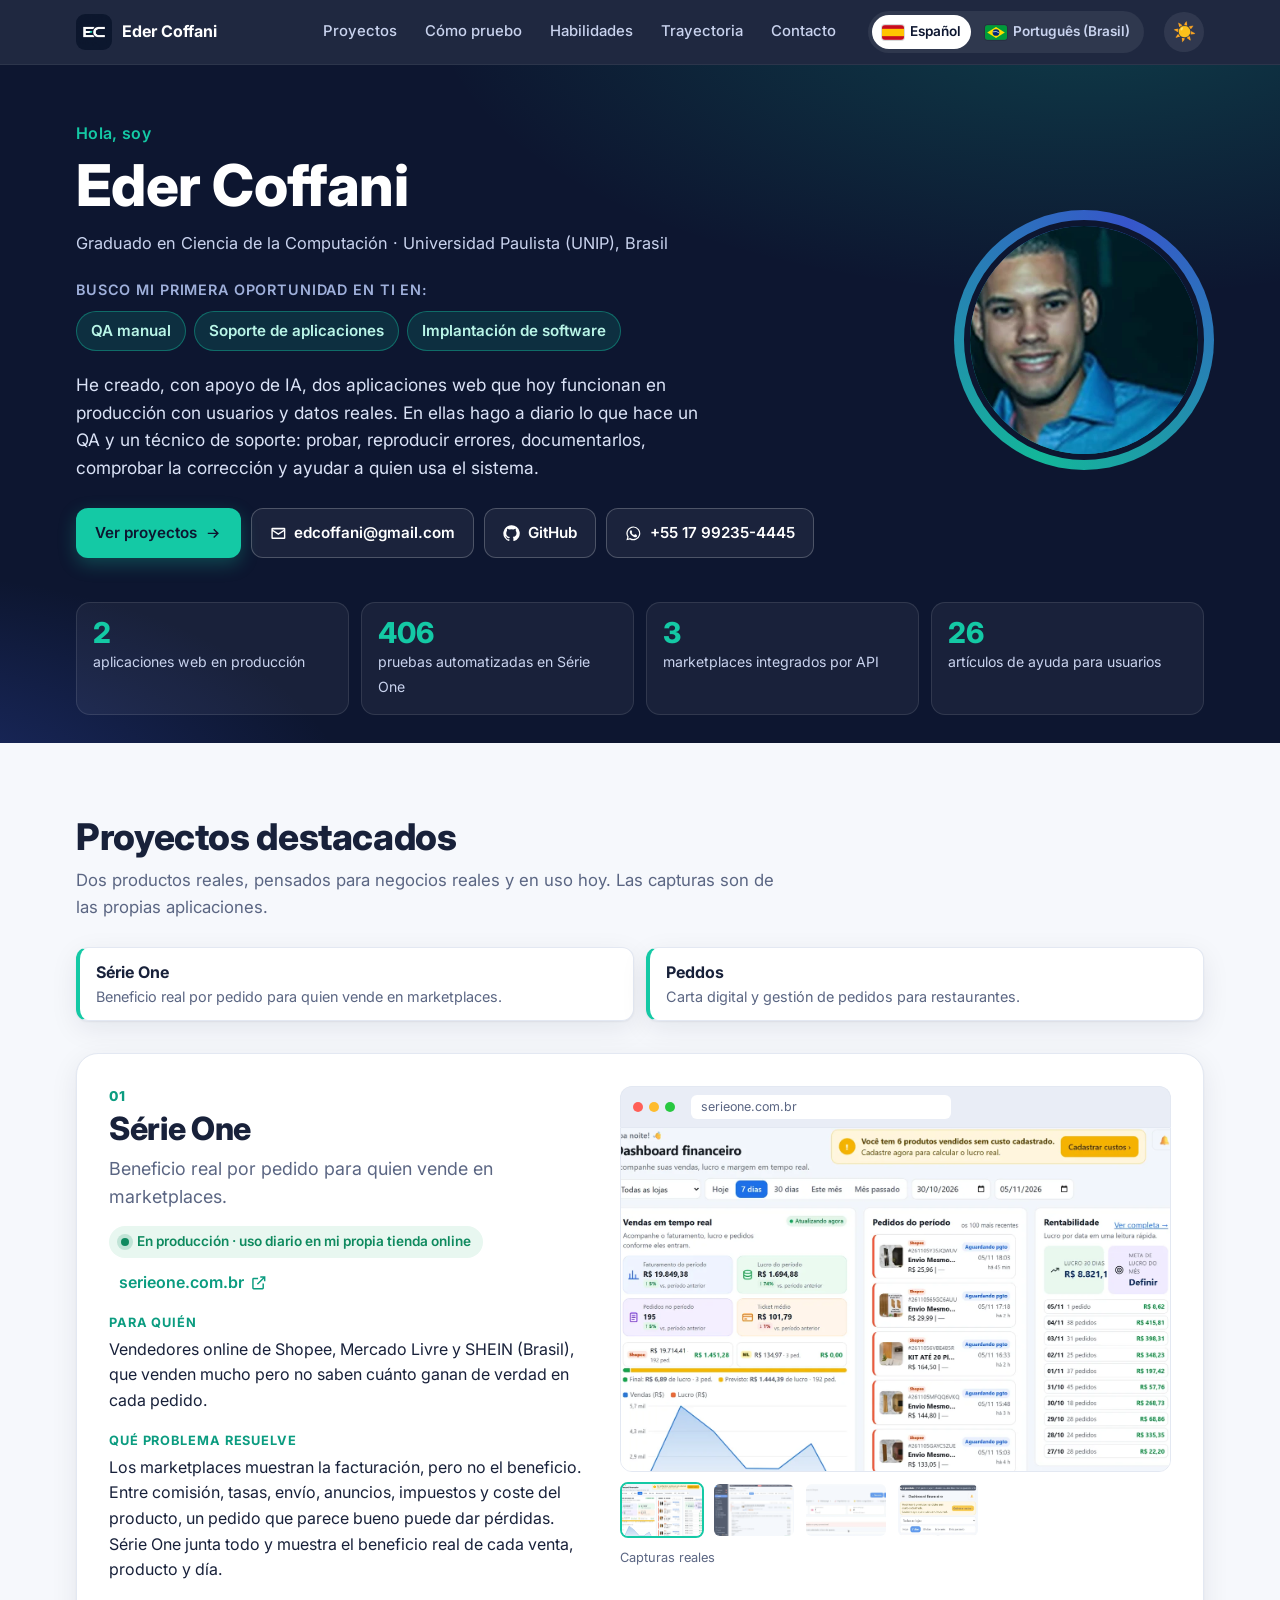
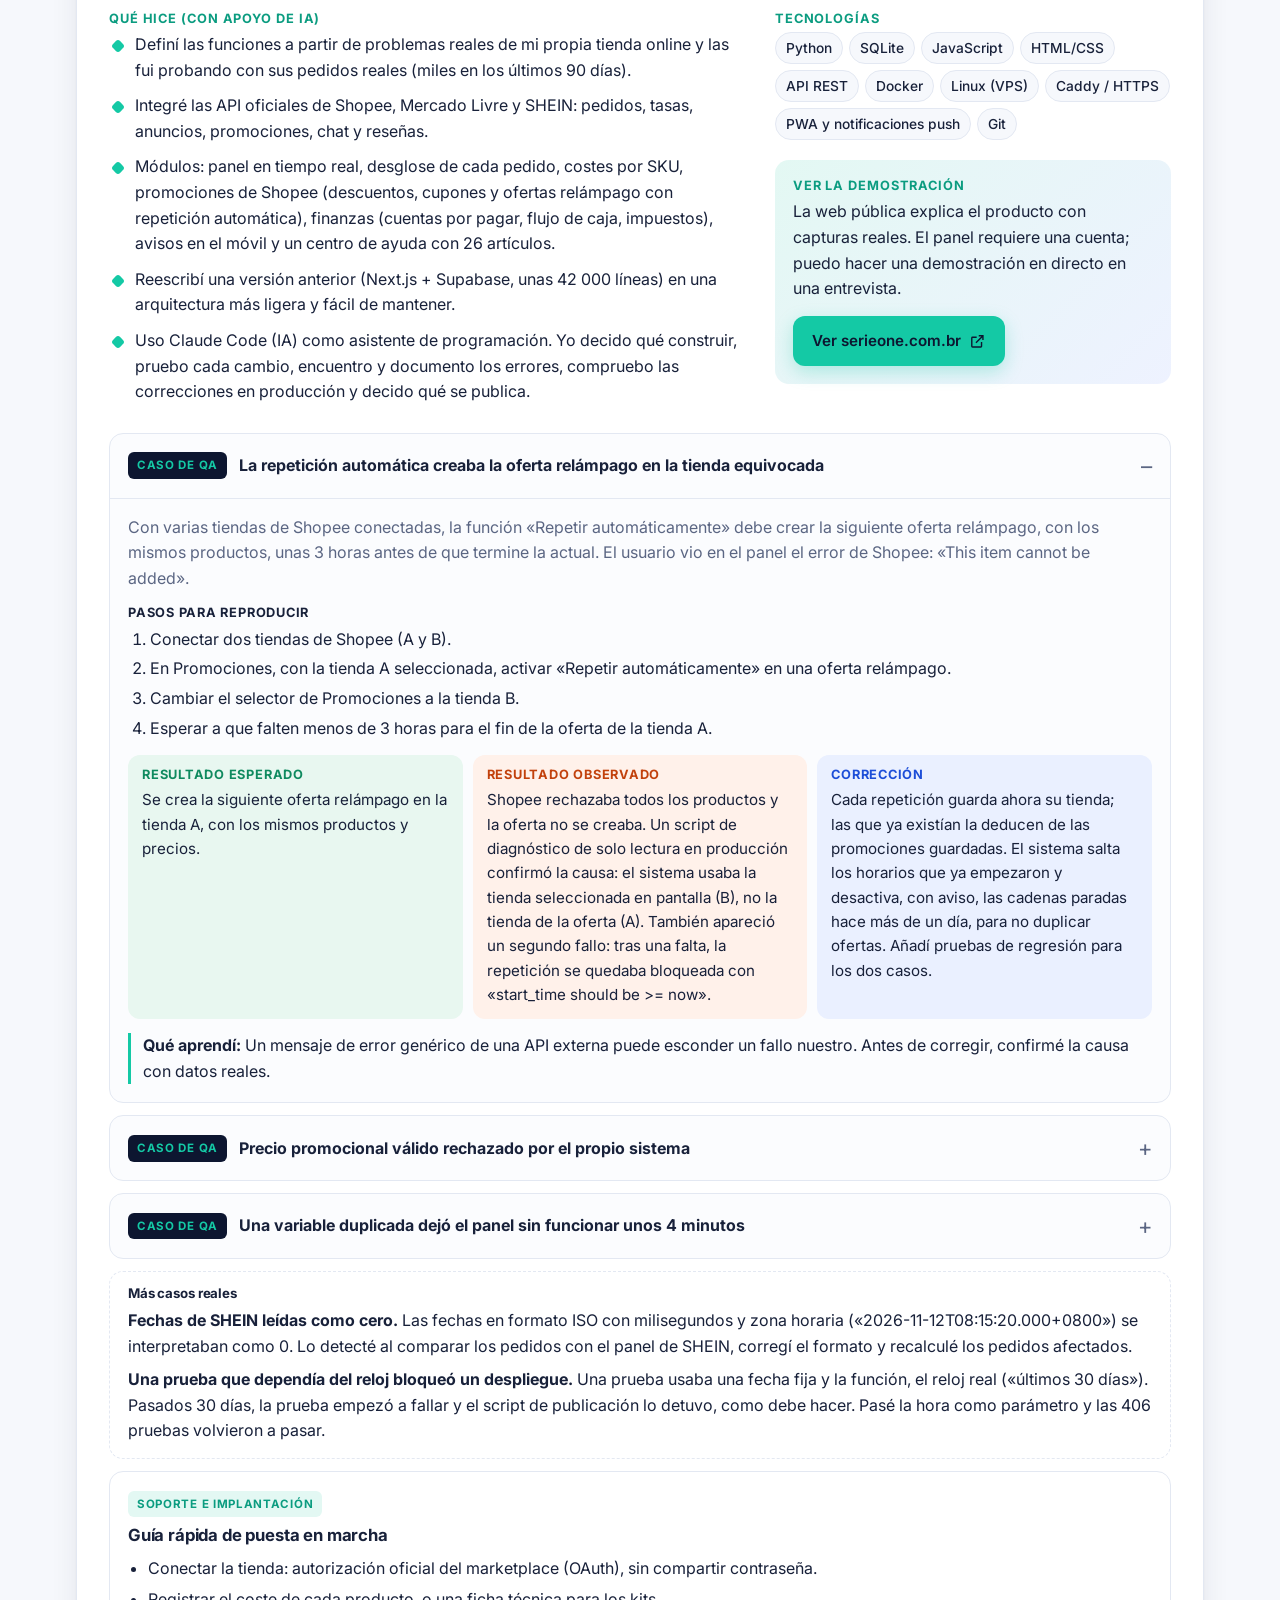
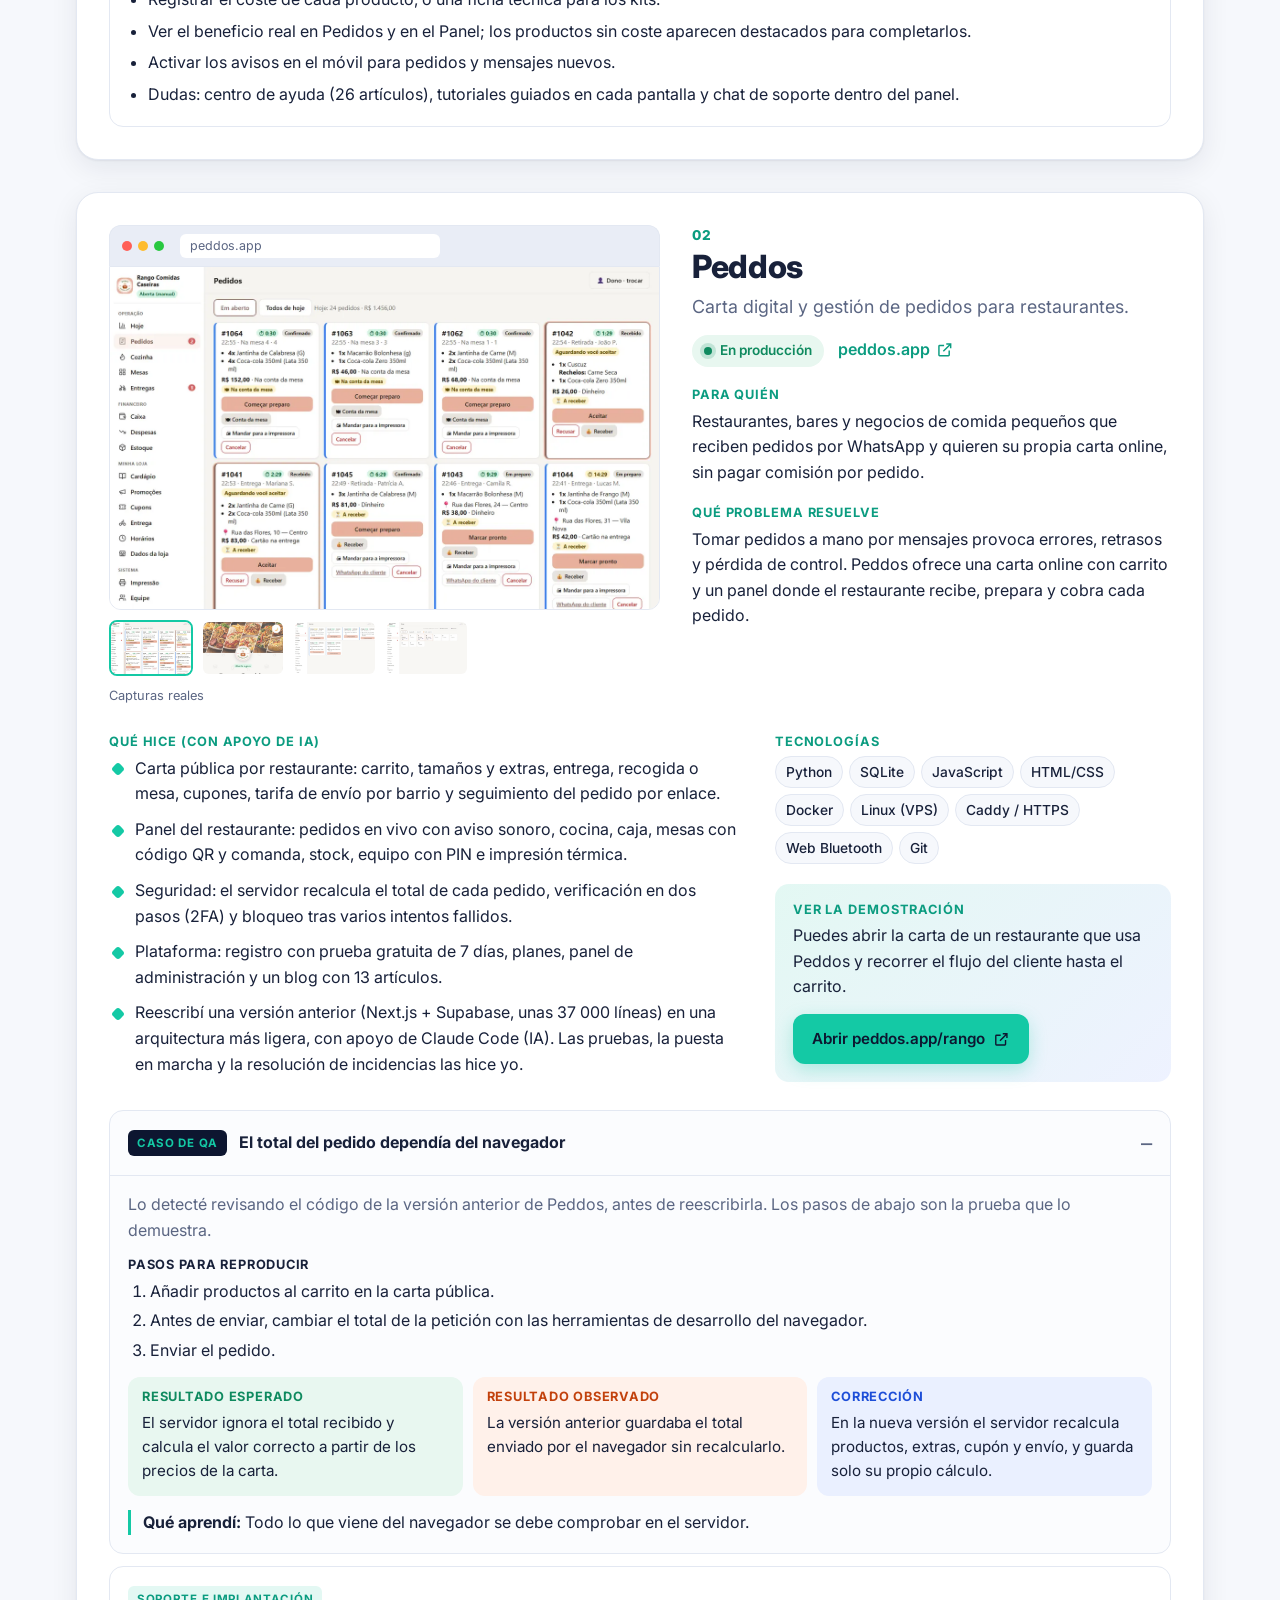
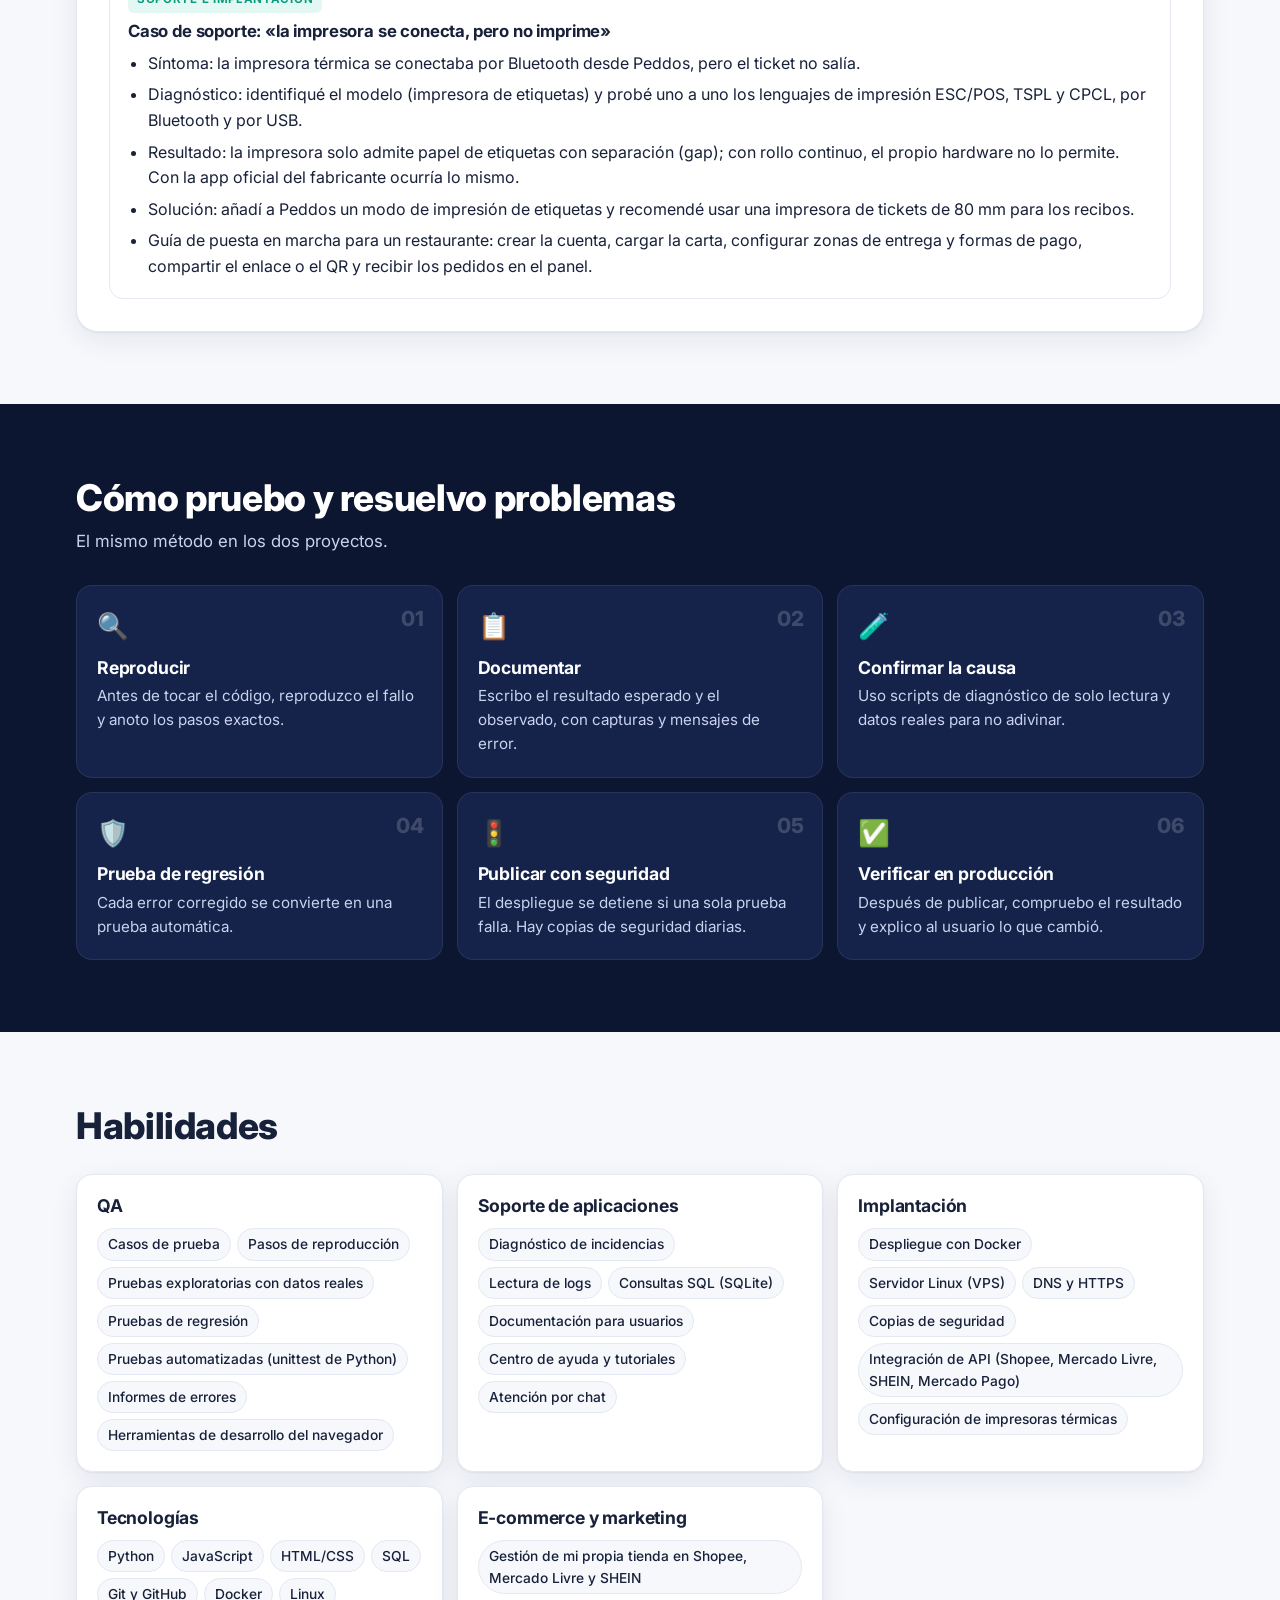
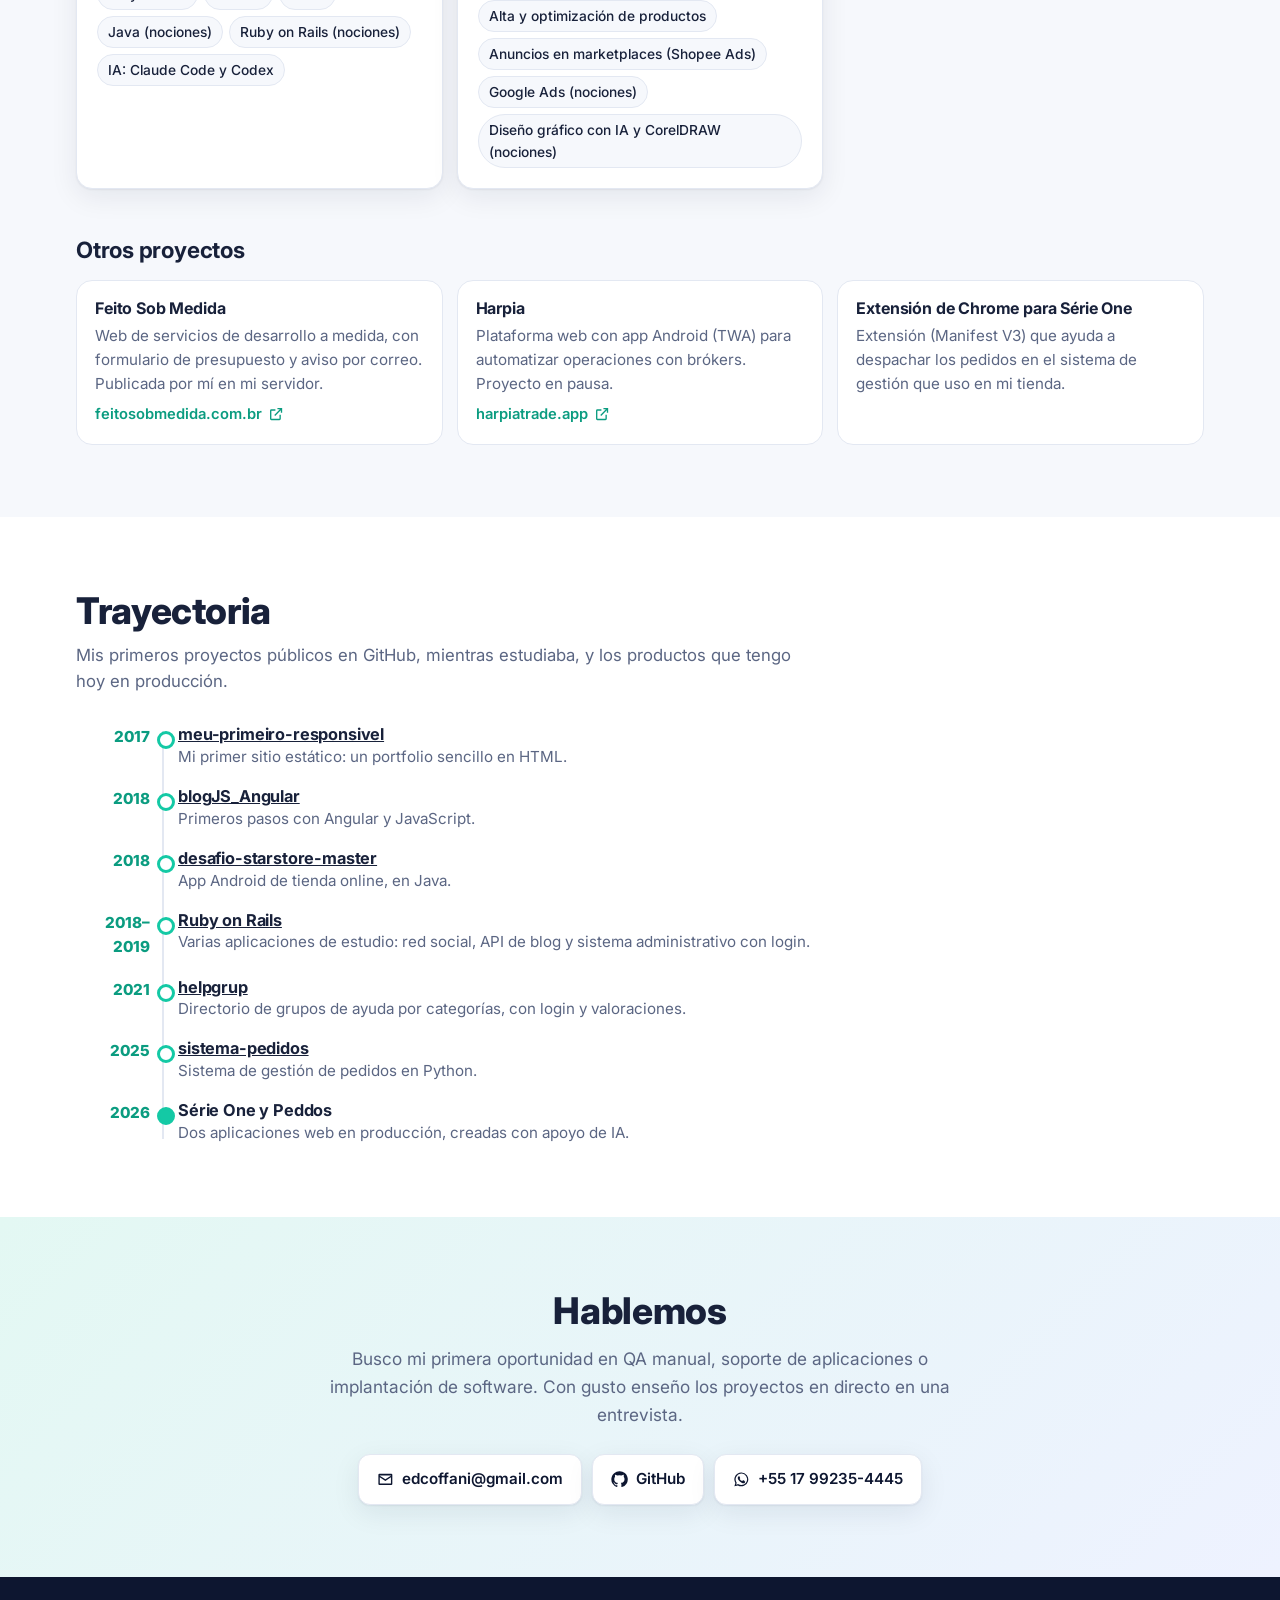
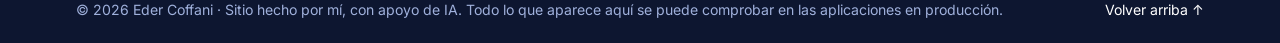
==== commit 478e6a66: "Site 2026-11-19 22:13" ====
--- a/es/index.html
+++ b/es/index.html
@@ -22,7 +22,7 @@
 <link href="https://fonts.googleapis.com/css2?family=Inter:wght@400;500;600;700;800&display=swap" rel="stylesheet">
 <link rel="stylesheet" href="/assets/estilo.css">
 <script>(function(){var t;try{t=localStorage.getItem("tema")}catch(e){}if(!t)t=matchMedia("(prefers-color-scheme: dark)").matches?"escuro":"claro";document.documentElement.setAttribute("data-tema",t)})();</script>
-<script type="application/ld+json">{"@context": "https://schema.org", "@type": "Person", "name": "Eder Coffani", "jobTitle": "QA manual · Soporte de aplicaciones · Implantación de software", "alumniOf": {"@type": "CollegeOrUniversity", "name": "Universidade Paulista (UNIP)"}, "knowsAbout": ["QA", "Software testing", "Application support", "Software implementation", "Python", "JavaScript", "SQL"], "sameAs": ["https://github.com/ederCoffani"], "url": "https://edercoffani.github.io/es/", "email": "mailto:edcoffani@gmail.com"}</script>
+<script type="application/ld+json">{"@context": "https://schema.org", "@type": "Person", "name": "Eder Coffani", "jobTitle": "QA manual · Soporte de aplicaciones · Implantación de software", "alumniOf": {"@type": "CollegeOrUniversity", "name": "Universidade Paulista (UNIP)"}, "knowsAbout": ["QA", "Software testing", "Application support", "Software implementation", "Python", "JavaScript", "SQL"], "sameAs": ["https://github.com/ederCoffani"], "url": "https://edercoffani.github.io/es/", "email": "mailto:edcoffani@gmail.com", "telephone": "+55 17 99235-4445"}</script>
 </head>
 <body>
 <a class="pular" href="#conteudo">Saltar al contenido</a>
@@ -50,6 +50,7 @@
         <a class="bt bt-primario" href="#projetos"><span>Ver proyectos</span><svg class="ic" viewBox="0 0 24 24" aria-hidden="true" fill="currentColor"><path d="M13.2 5.3 20 12l-6.8 6.7-1.4-1.4 4.3-4.3H4v-2h12.1l-4.3-4.3 1.4-1.4z"/></svg></a>
         <a class="bt bt-claro" href="mailto:edcoffani@gmail.com"><svg class="ic" viewBox="0 0 24 24" aria-hidden="true" fill="currentColor"><path d="M2 5.5A1.5 1.5 0 0 1 3.5 4h17A1.5 1.5 0 0 1 22 5.5v13a1.5 1.5 0 0 1-1.5 1.5h-17A1.5 1.5 0 0 1 2 18.5v-13zm2 .9v.3l8 5.3 8-5.3v-.3H4zm16 2.7-7.45 4.94a1 1 0 0 1-1.1 0L4 9.1V18h16V9.1z"/></svg><span>edcoffani@gmail.com</span></a>
 <a class="bt bt-claro" href="https://github.com/ederCoffani" target="_blank" rel="noopener"><svg class="ic" viewBox="0 0 24 24" aria-hidden="true" fill="currentColor"><path d="M12 .5a11.5 11.5 0 0 0-3.64 22.41c.58.1.79-.25.79-.56v-2c-3.2.7-3.88-1.37-3.88-1.37-.53-1.33-1.28-1.69-1.28-1.69-1.05-.71.08-.7.08-.7 1.16.08 1.77 1.19 1.77 1.19 1.03 1.77 2.7 1.26 3.36.96.1-.75.4-1.26.73-1.55-2.56-.29-5.25-1.28-5.25-5.68 0-1.26.45-2.28 1.19-3.09-.12-.29-.52-1.46.11-3.05 0 0 .97-.31 3.17 1.18a11 11 0 0 1 5.78 0c2.2-1.49 3.17-1.18 3.17-1.18.63 1.59.23 2.76.11 3.05.74.81 1.19 1.83 1.19 3.09 0 4.41-2.7 5.38-5.27 5.67.41.36.78 1.06.78 2.14v3.17c0 .31.21.67.8.56A11.5 11.5 0 0 0 12 .5z"/></svg><span>GitHub</span></a>
+<a class="bt bt-claro" href="https://wa.me/5517992354445" target="_blank" rel="noopener" aria-label="WhatsApp +55 17 99235-4445"><svg class="ic" viewBox="0 0 24 24" aria-hidden="true" fill="currentColor"><path d="M12 2a10 10 0 0 0-8.6 15.1L2 22l5-1.3A10 10 0 1 0 12 2zm0 18.2a8.2 8.2 0 0 1-4.2-1.2l-.3-.2-3 .8.8-2.9-.2-.3A8.2 8.2 0 1 1 12 20.2zm4.5-6.1c-.2-.1-1.5-.7-1.7-.8-.2-.1-.4-.1-.6.1l-.8 1c-.1.2-.3.2-.5.1a6.7 6.7 0 0 1-3.3-2.9c-.3-.4.2-.4.7-1.3.1-.2 0-.3 0-.4l-.8-1.8c-.2-.5-.4-.4-.6-.4h-.5a1 1 0 0 0-.7.3 3 3 0 0 0-.9 2.2 5.2 5.2 0 0 0 1.1 2.7 11.8 11.8 0 0 0 4.5 4c1.7.7 2.3.8 3.1.7.5-.1 1.5-.6 1.7-1.2.2-.6.2-1.1.2-1.2-.1-.1-.3-.2-.5-.3z"/></svg><span>+55 17 99235-4445</span></a>
       </div>
     </div>
     <div class="hero-foto"><img class="foto" src="/assets/img/eder.webp" alt="Eder Coffani" width="360" height="360"></div>
@@ -134,7 +135,8 @@
     <h2>Hablemos</h2>
     <p>Busco mi primera oportunidad en QA manual, soporte de aplicaciones o implantación de software. Con gusto enseño los proyectos en directo en una entrevista.</p>
     <div class="acoes acoes-contato"><a class="bt bt-contato" href="mailto:edcoffani@gmail.com"><svg class="ic" viewBox="0 0 24 24" aria-hidden="true" fill="currentColor"><path d="M2 5.5A1.5 1.5 0 0 1 3.5 4h17A1.5 1.5 0 0 1 22 5.5v13a1.5 1.5 0 0 1-1.5 1.5h-17A1.5 1.5 0 0 1 2 18.5v-13zm2 .9v.3l8 5.3 8-5.3v-.3H4zm16 2.7-7.45 4.94a1 1 0 0 1-1.1 0L4 9.1V18h16V9.1z"/></svg><span>edcoffani@gmail.com</span></a>
-<a class="bt bt-contato" href="https://github.com/ederCoffani" target="_blank" rel="noopener"><svg class="ic" viewBox="0 0 24 24" aria-hidden="true" fill="currentColor"><path d="M12 .5a11.5 11.5 0 0 0-3.64 22.41c.58.1.79-.25.79-.56v-2c-3.2.7-3.88-1.37-3.88-1.37-.53-1.33-1.28-1.69-1.28-1.69-1.05-.71.08-.7.08-.7 1.16.08 1.77 1.19 1.77 1.19 1.03 1.77 2.7 1.26 3.36.96.1-.75.4-1.26.73-1.55-2.56-.29-5.25-1.28-5.25-5.68 0-1.26.45-2.28 1.19-3.09-.12-.29-.52-1.46.11-3.05 0 0 .97-.31 3.17 1.18a11 11 0 0 1 5.78 0c2.2-1.49 3.17-1.18 3.17-1.18.63 1.59.23 2.76.11 3.05.74.81 1.19 1.83 1.19 3.09 0 4.41-2.7 5.38-5.27 5.67.41.36.78 1.06.78 2.14v3.17c0 .31.21.67.8.56A11.5 11.5 0 0 0 12 .5z"/></svg><span>GitHub</span></a></div>
+<a class="bt bt-contato" href="https://github.com/ederCoffani" target="_blank" rel="noopener"><svg class="ic" viewBox="0 0 24 24" aria-hidden="true" fill="currentColor"><path d="M12 .5a11.5 11.5 0 0 0-3.64 22.41c.58.1.79-.25.79-.56v-2c-3.2.7-3.88-1.37-3.88-1.37-.53-1.33-1.28-1.69-1.28-1.69-1.05-.71.08-.7.08-.7 1.16.08 1.77 1.19 1.77 1.19 1.03 1.77 2.7 1.26 3.36.96.1-.75.4-1.26.73-1.55-2.56-.29-5.25-1.28-5.25-5.68 0-1.26.45-2.28 1.19-3.09-.12-.29-.52-1.46.11-3.05 0 0 .97-.31 3.17 1.18a11 11 0 0 1 5.78 0c2.2-1.49 3.17-1.18 3.17-1.18.63 1.59.23 2.76.11 3.05.74.81 1.19 1.83 1.19 3.09 0 4.41-2.7 5.38-5.27 5.67.41.36.78 1.06.78 2.14v3.17c0 .31.21.67.8.56A11.5 11.5 0 0 0 12 .5z"/></svg><span>GitHub</span></a>
+<a class="bt bt-contato" href="https://wa.me/5517992354445" target="_blank" rel="noopener" aria-label="WhatsApp +55 17 99235-4445"><svg class="ic" viewBox="0 0 24 24" aria-hidden="true" fill="currentColor"><path d="M12 2a10 10 0 0 0-8.6 15.1L2 22l5-1.3A10 10 0 1 0 12 2zm0 18.2a8.2 8.2 0 0 1-4.2-1.2l-.3-.2-3 .8.8-2.9-.2-.3A8.2 8.2 0 1 1 12 20.2zm4.5-6.1c-.2-.1-1.5-.7-1.7-.8-.2-.1-.4-.1-.6.1l-.8 1c-.1.2-.3.2-.5.1a6.7 6.7 0 0 1-3.3-2.9c-.3-.4.2-.4.7-1.3.1-.2 0-.3 0-.4l-.8-1.8c-.2-.5-.4-.4-.6-.4h-.5a1 1 0 0 0-.7.3 3 3 0 0 0-.9 2.2 5.2 5.2 0 0 0 1.1 2.7 11.8 11.8 0 0 0 4.5 4c1.7.7 2.3.8 3.1.7.5-.1 1.5-.6 1.7-1.2.2-.6.2-1.1.2-1.2-.1-.1-.3-.2-.5-.3z"/></svg><span>+55 17 99235-4445</span></a></div>
   </div>
 </section>
 </main>
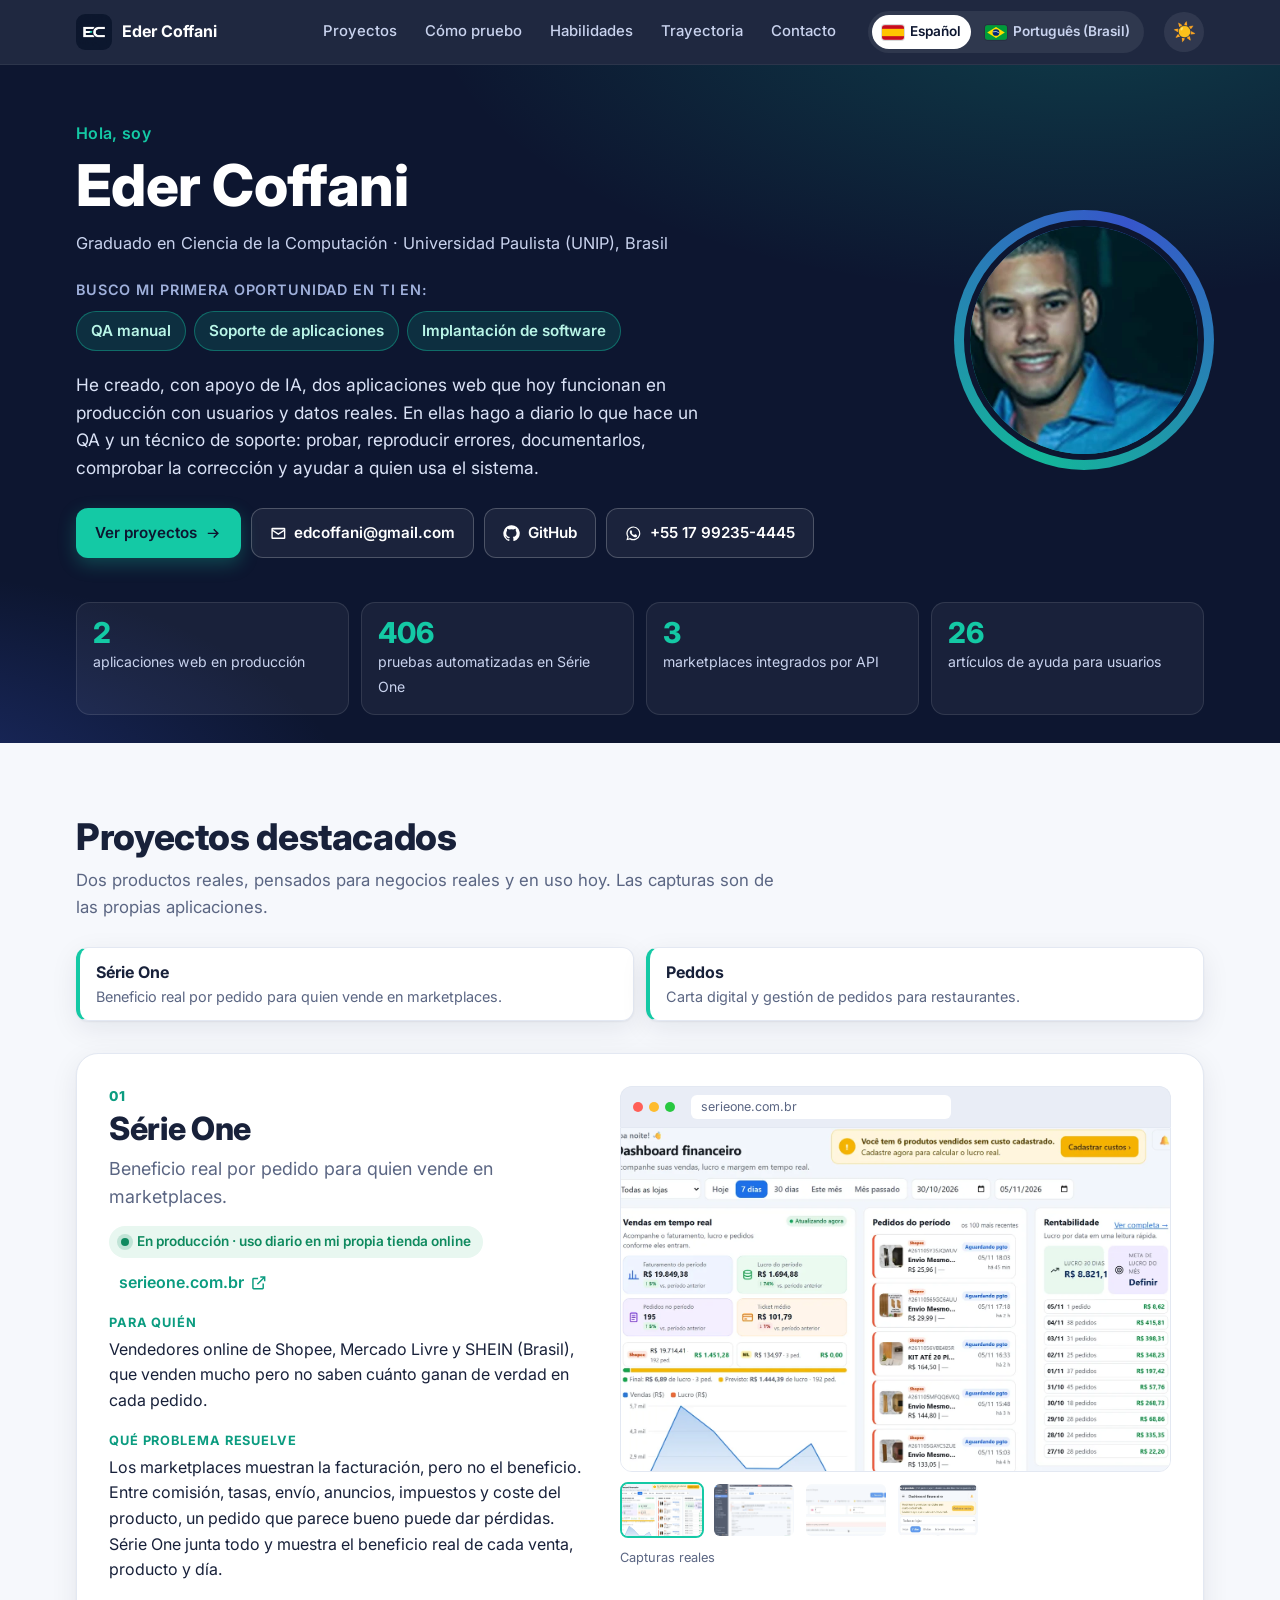
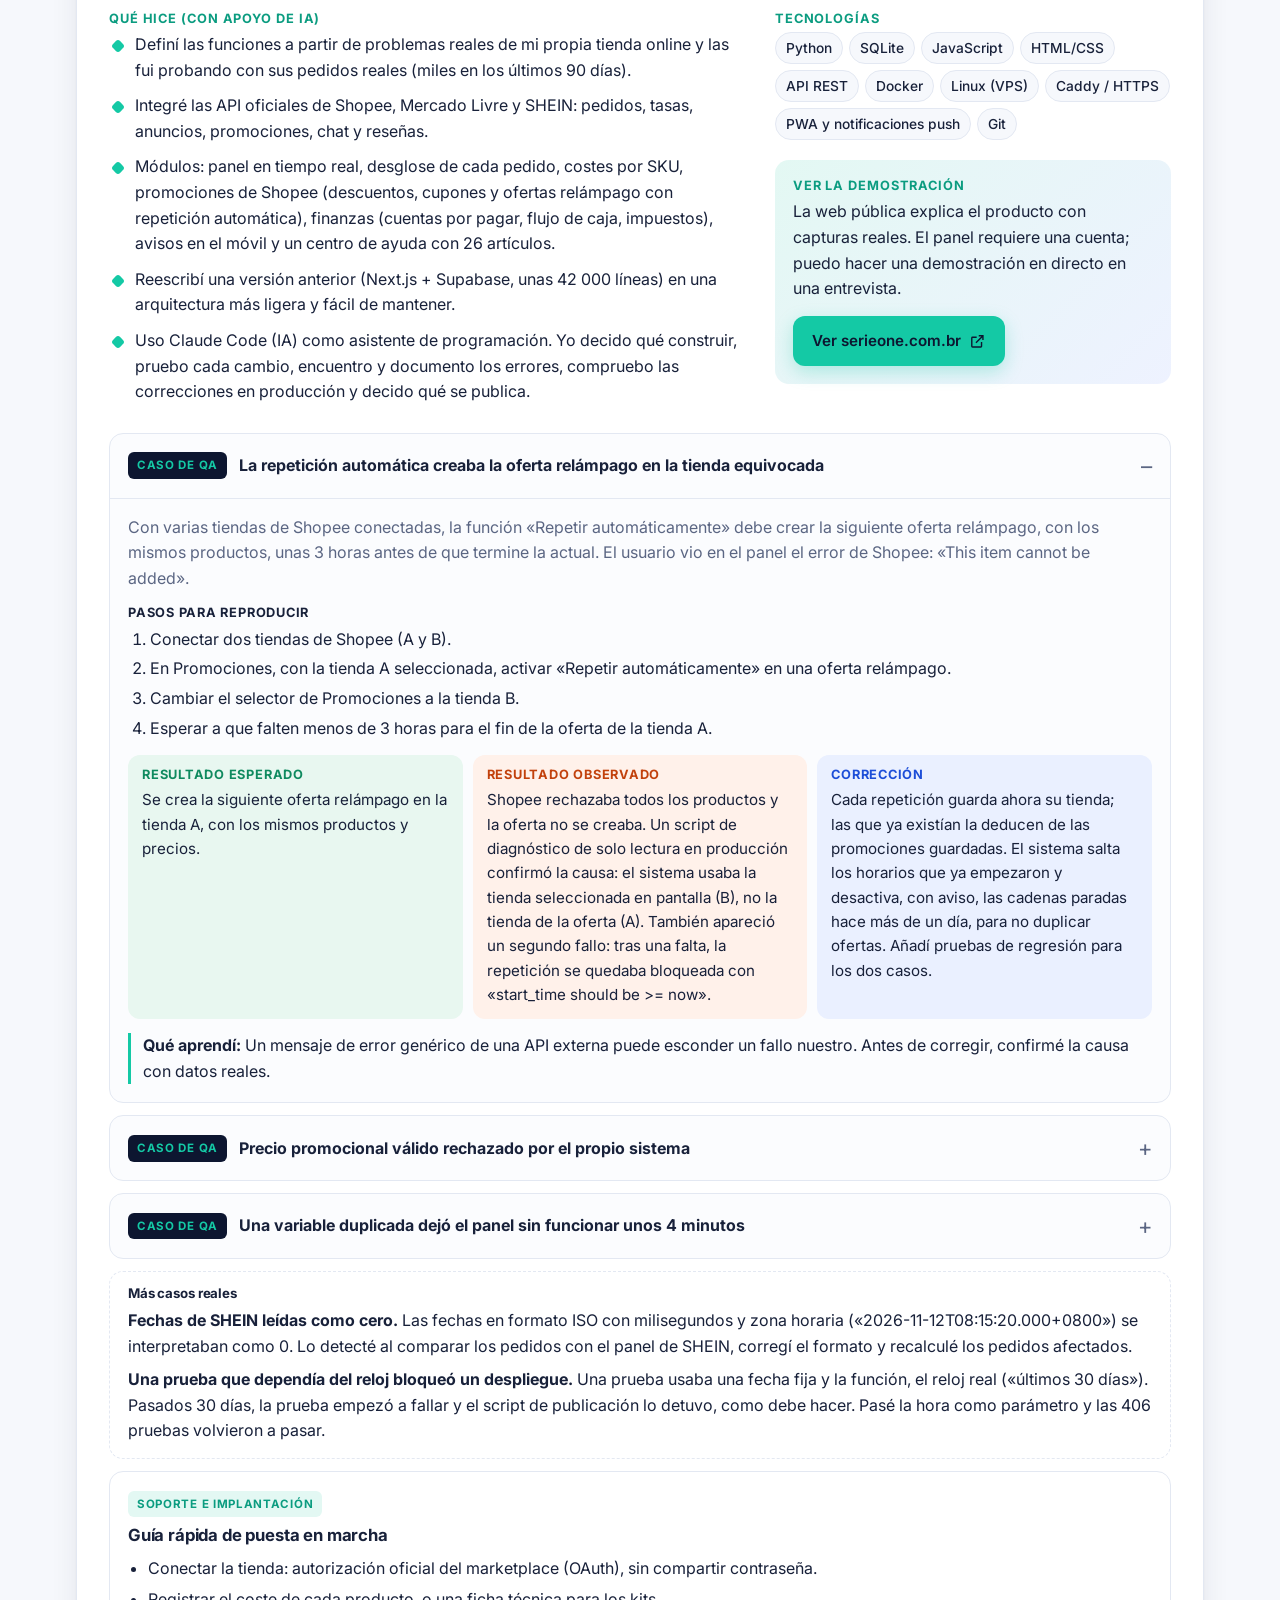
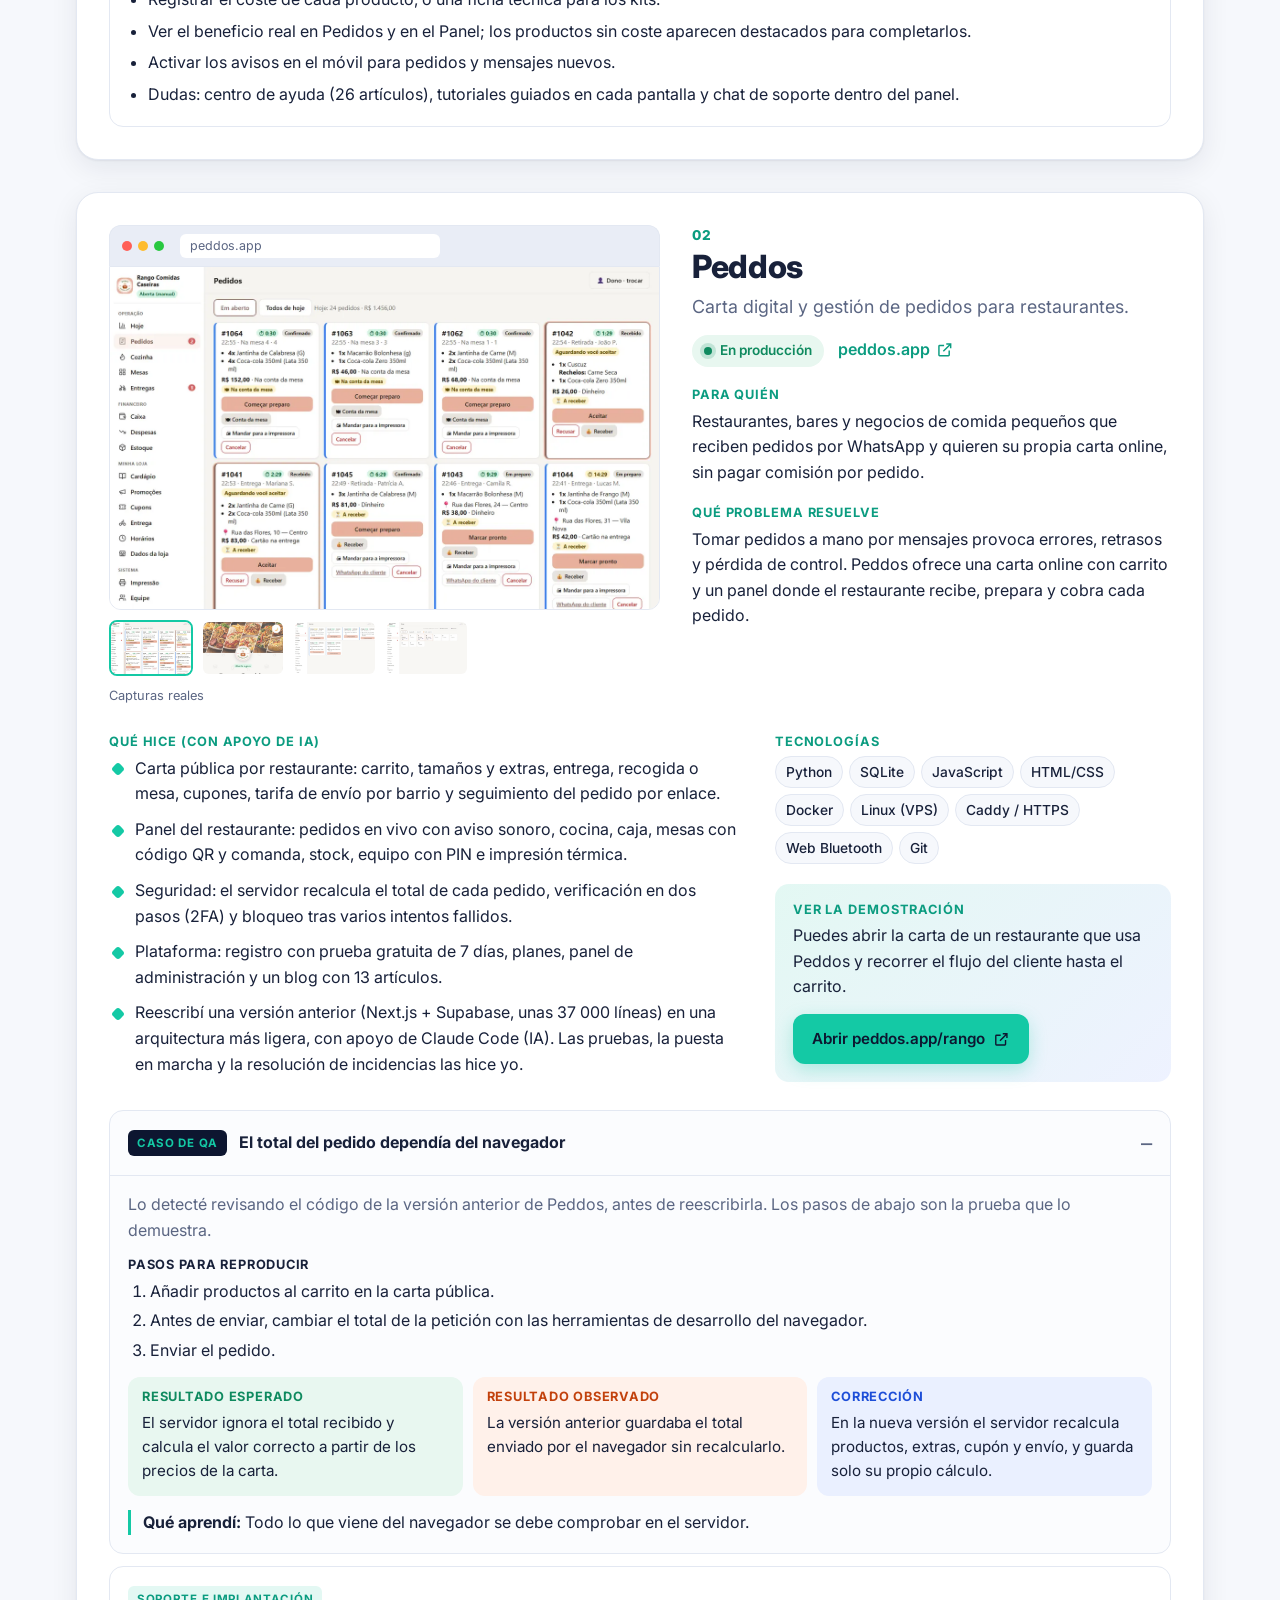
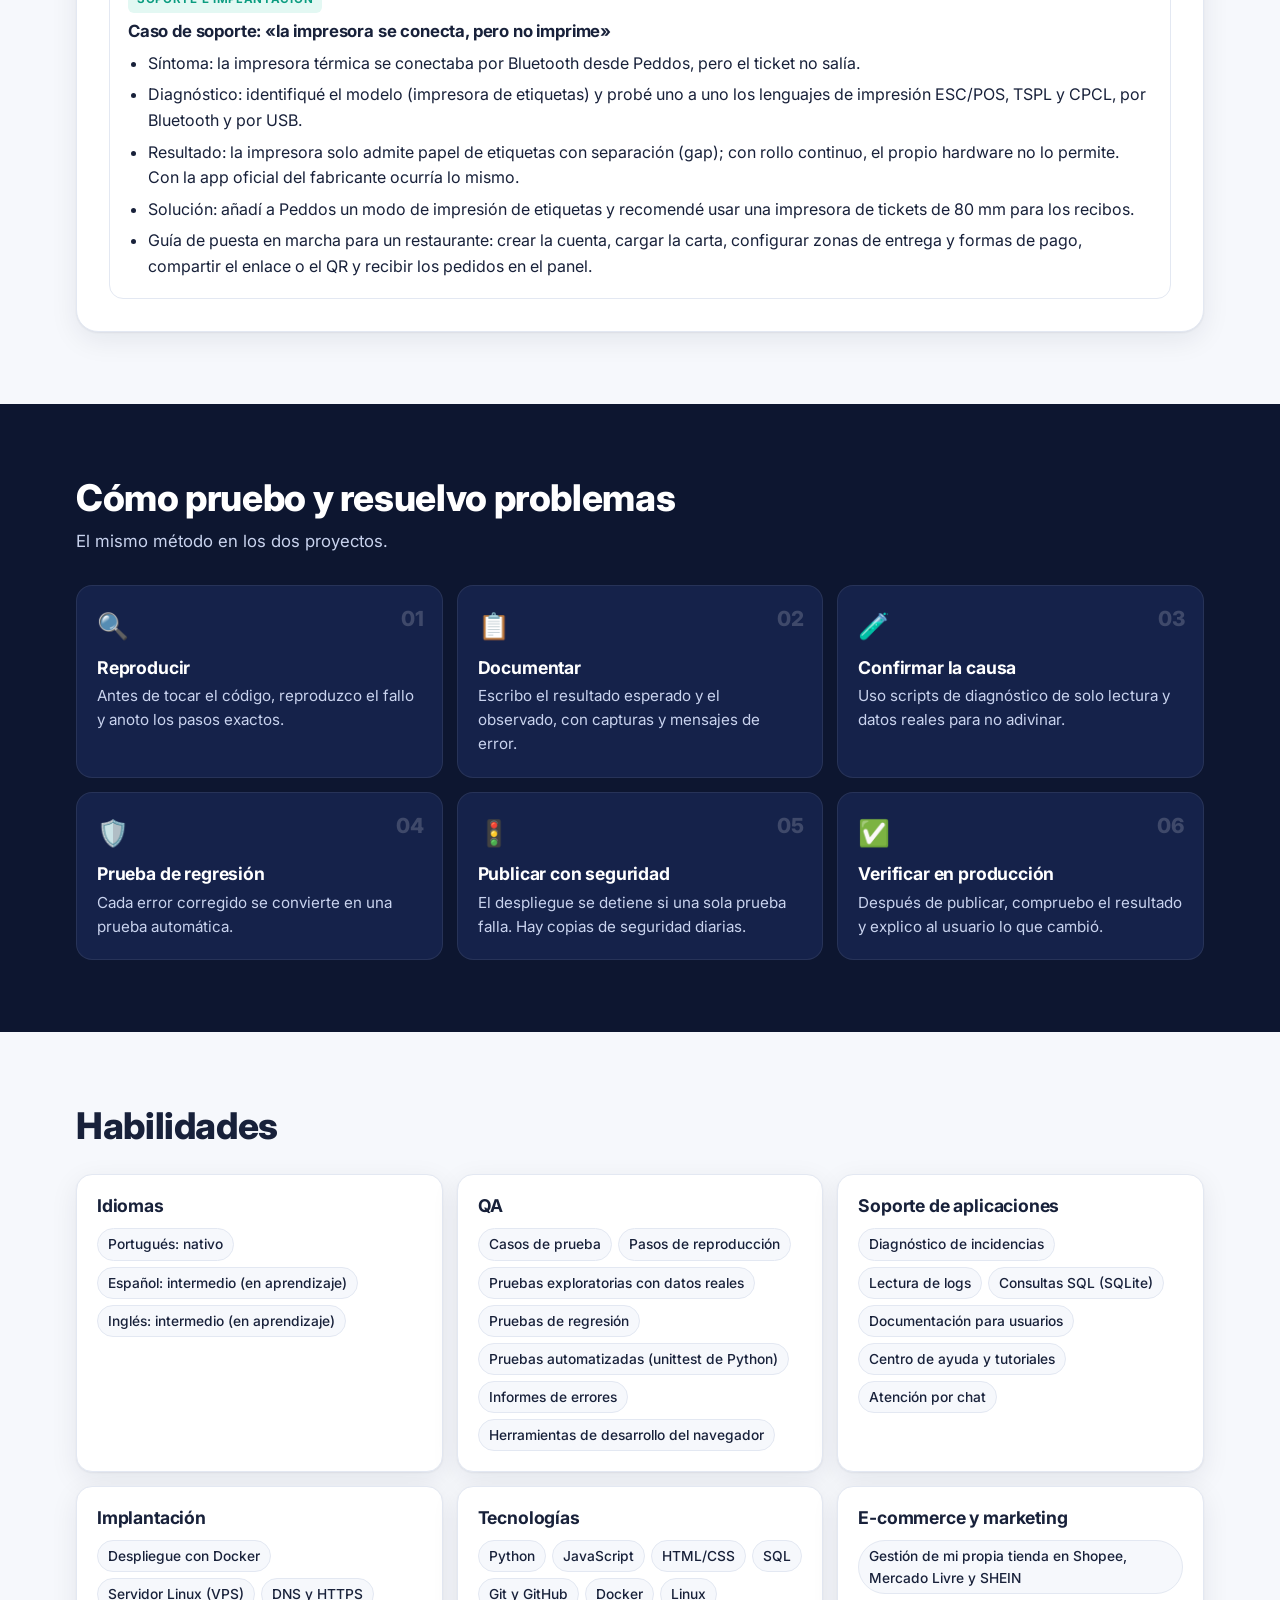
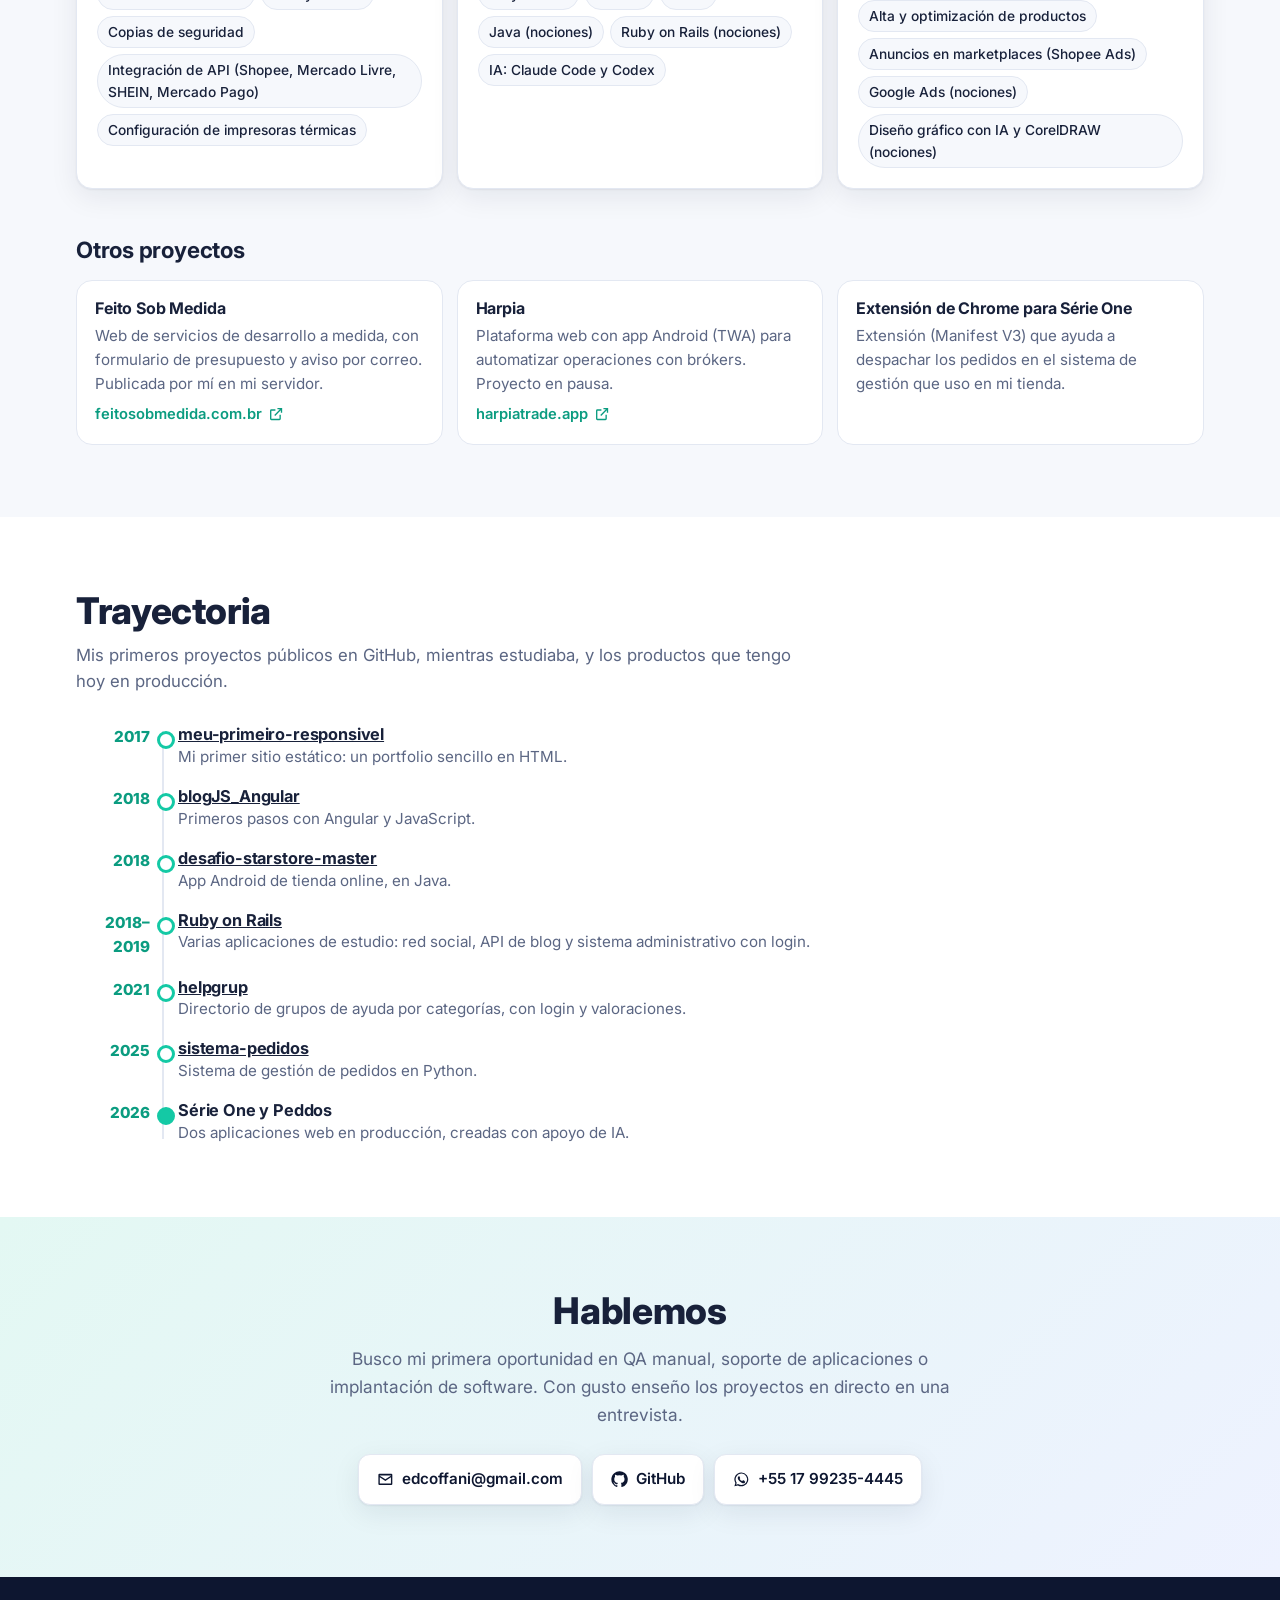
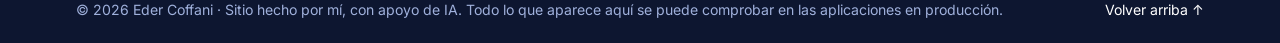
==== commit c42a092a: "Site 2026-11-19 22:19" ====
--- a/es/index.html
+++ b/es/index.html
@@ -116,7 +116,7 @@
 <section class="secao" id="habilidades">
   <div class="largura">
     <h2>Habilidades</h2>
-    <div class="habs"><div class="hab"><h4>QA</h4><ul class="chips"><li>Casos de prueba</li><li>Pasos de reproducción</li><li>Pruebas exploratorias con datos reales</li><li>Pruebas de regresión</li><li>Pruebas automatizadas (unittest de Python)</li><li>Informes de errores</li><li>Herramientas de desarrollo del navegador</li></ul></div><div class="hab"><h4>Soporte de aplicaciones</h4><ul class="chips"><li>Diagnóstico de incidencias</li><li>Lectura de logs</li><li>Consultas SQL (SQLite)</li><li>Documentación para usuarios</li><li>Centro de ayuda y tutoriales</li><li>Atención por chat</li></ul></div><div class="hab"><h4>Implantación</h4><ul class="chips"><li>Despliegue con Docker</li><li>Servidor Linux (VPS)</li><li>DNS y HTTPS</li><li>Copias de seguridad</li><li>Integración de API (Shopee, Mercado Livre, SHEIN, Mercado Pago)</li><li>Configuración de impresoras térmicas</li></ul></div><div class="hab"><h4>Tecnologías</h4><ul class="chips"><li>Python</li><li>JavaScript</li><li>HTML/CSS</li><li>SQL</li><li>Git y GitHub</li><li>Docker</li><li>Linux</li><li>Java (nociones)</li><li>Ruby on Rails (nociones)</li><li>IA: Claude Code y Codex</li></ul></div><div class="hab"><h4>E-commerce y marketing</h4><ul class="chips"><li>Gestión de mi propia tienda en Shopee, Mercado Livre y SHEIN</li><li>Alta y optimización de productos</li><li>Anuncios en marketplaces (Shopee Ads)</li><li>Google Ads (nociones)</li><li>Diseño gráfico con IA y CorelDRAW (nociones)</li></ul></div></div>
+    <div class="habs"><div class="hab"><h4>Idiomas</h4><ul class="chips"><li>Portugués: nativo</li><li>Español: intermedio (en aprendizaje)</li><li>Inglés: intermedio (en aprendizaje)</li></ul></div><div class="hab"><h4>QA</h4><ul class="chips"><li>Casos de prueba</li><li>Pasos de reproducción</li><li>Pruebas exploratorias con datos reales</li><li>Pruebas de regresión</li><li>Pruebas automatizadas (unittest de Python)</li><li>Informes de errores</li><li>Herramientas de desarrollo del navegador</li></ul></div><div class="hab"><h4>Soporte de aplicaciones</h4><ul class="chips"><li>Diagnóstico de incidencias</li><li>Lectura de logs</li><li>Consultas SQL (SQLite)</li><li>Documentación para usuarios</li><li>Centro de ayuda y tutoriales</li><li>Atención por chat</li></ul></div><div class="hab"><h4>Implantación</h4><ul class="chips"><li>Despliegue con Docker</li><li>Servidor Linux (VPS)</li><li>DNS y HTTPS</li><li>Copias de seguridad</li><li>Integración de API (Shopee, Mercado Livre, SHEIN, Mercado Pago)</li><li>Configuración de impresoras térmicas</li></ul></div><div class="hab"><h4>Tecnologías</h4><ul class="chips"><li>Python</li><li>JavaScript</li><li>HTML/CSS</li><li>SQL</li><li>Git y GitHub</li><li>Docker</li><li>Linux</li><li>Java (nociones)</li><li>Ruby on Rails (nociones)</li><li>IA: Claude Code y Codex</li></ul></div><div class="hab"><h4>E-commerce y marketing</h4><ul class="chips"><li>Gestión de mi propia tienda en Shopee, Mercado Livre y SHEIN</li><li>Alta y optimización de productos</li><li>Anuncios en marketplaces (Shopee Ads)</li><li>Google Ads (nociones)</li><li>Diseño gráfico con IA y CorelDRAW (nociones)</li></ul></div></div>
     <h3 class="h3-outros">Otros proyectos</h3>
     <ul class="outros"><li><h4>Feito Sob Medida</h4><p>Web de servicios de desarrollo a medida, con formulario de presupuesto y aviso por correo. Publicada por mí en mi servidor.</p><a href="https://feitosobmedida.com.br/" target="_blank" rel="noopener">feitosobmedida.com.br <svg class="ic" viewBox="0 0 24 24" aria-hidden="true" fill="currentColor"><path d="M14 3h7v7h-2V6.4l-8.3 8.3-1.4-1.4L17.6 5H14V3zM5 5h6v2H5v12h12v-6h2v6a2 2 0 0 1-2 2H5a2 2 0 0 1-2-2V7a2 2 0 0 1 2-2z"/></svg></a></li><li><h4>Harpia</h4><p>Plataforma web con app Android (TWA) para automatizar operaciones con brókers. Proyecto en pausa.</p><a href="https://harpiatrade.app/" target="_blank" rel="noopener">harpiatrade.app <svg class="ic" viewBox="0 0 24 24" aria-hidden="true" fill="currentColor"><path d="M14 3h7v7h-2V6.4l-8.3 8.3-1.4-1.4L17.6 5H14V3zM5 5h6v2H5v12h12v-6h2v6a2 2 0 0 1-2 2H5a2 2 0 0 1-2-2V7a2 2 0 0 1 2-2z"/></svg></a></li><li><h4>Extensión de Chrome para Série One</h4><p>Extensión (Manifest V3) que ayuda a despachar los pedidos en el sistema de gestión que uso en mi tienda.</p></li></ul>
   </div>
